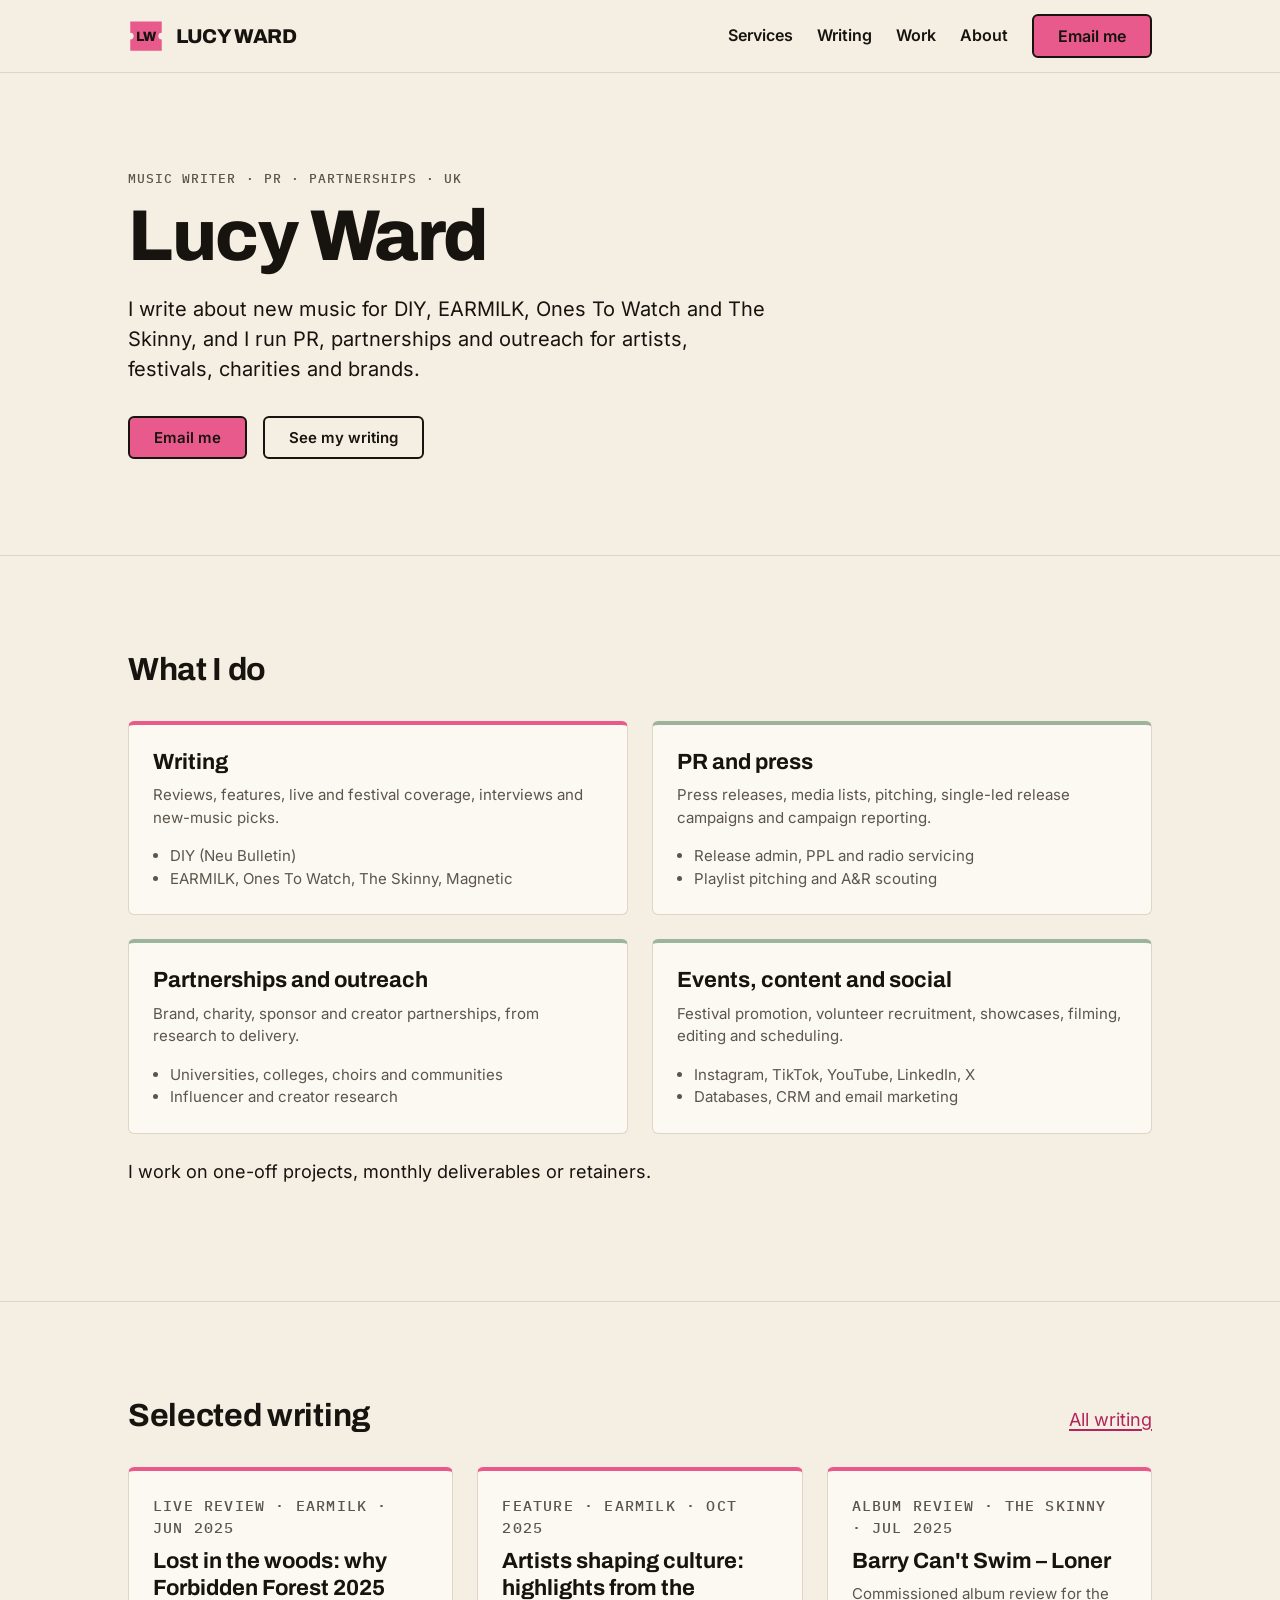
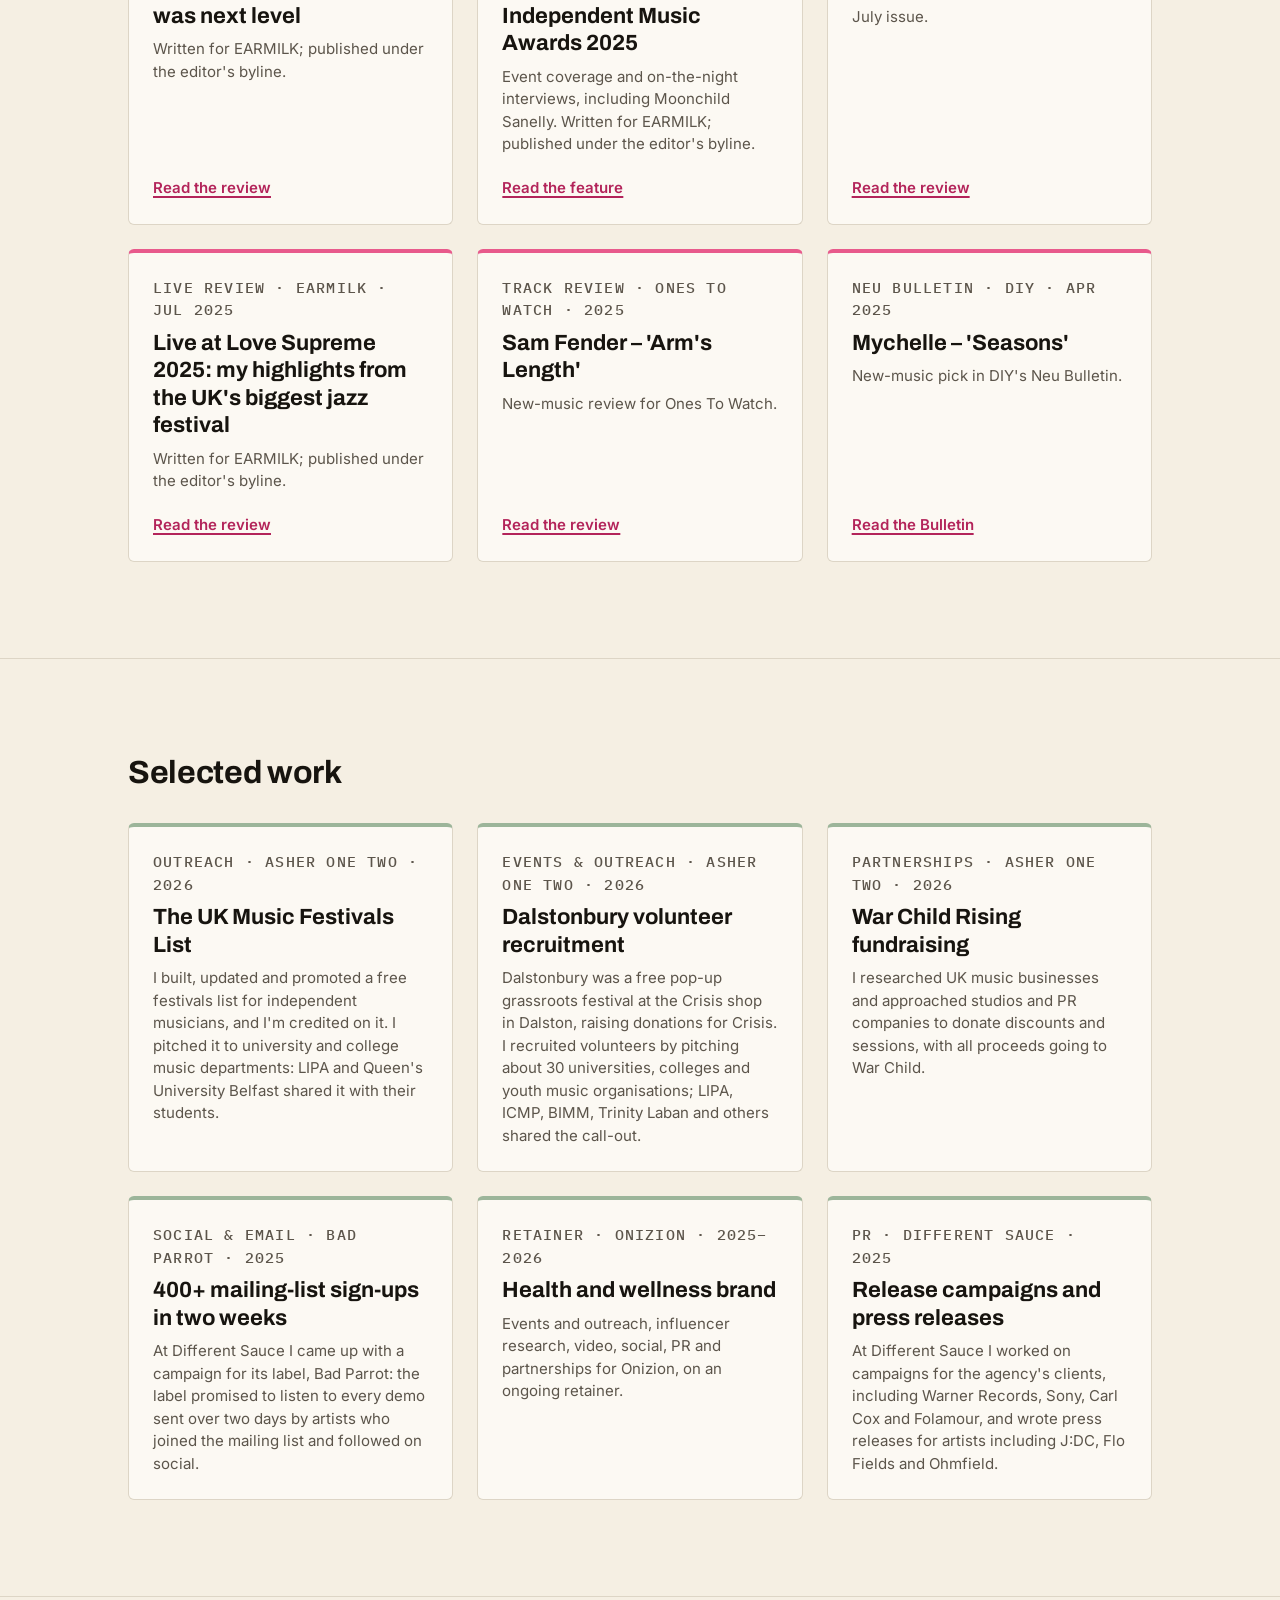
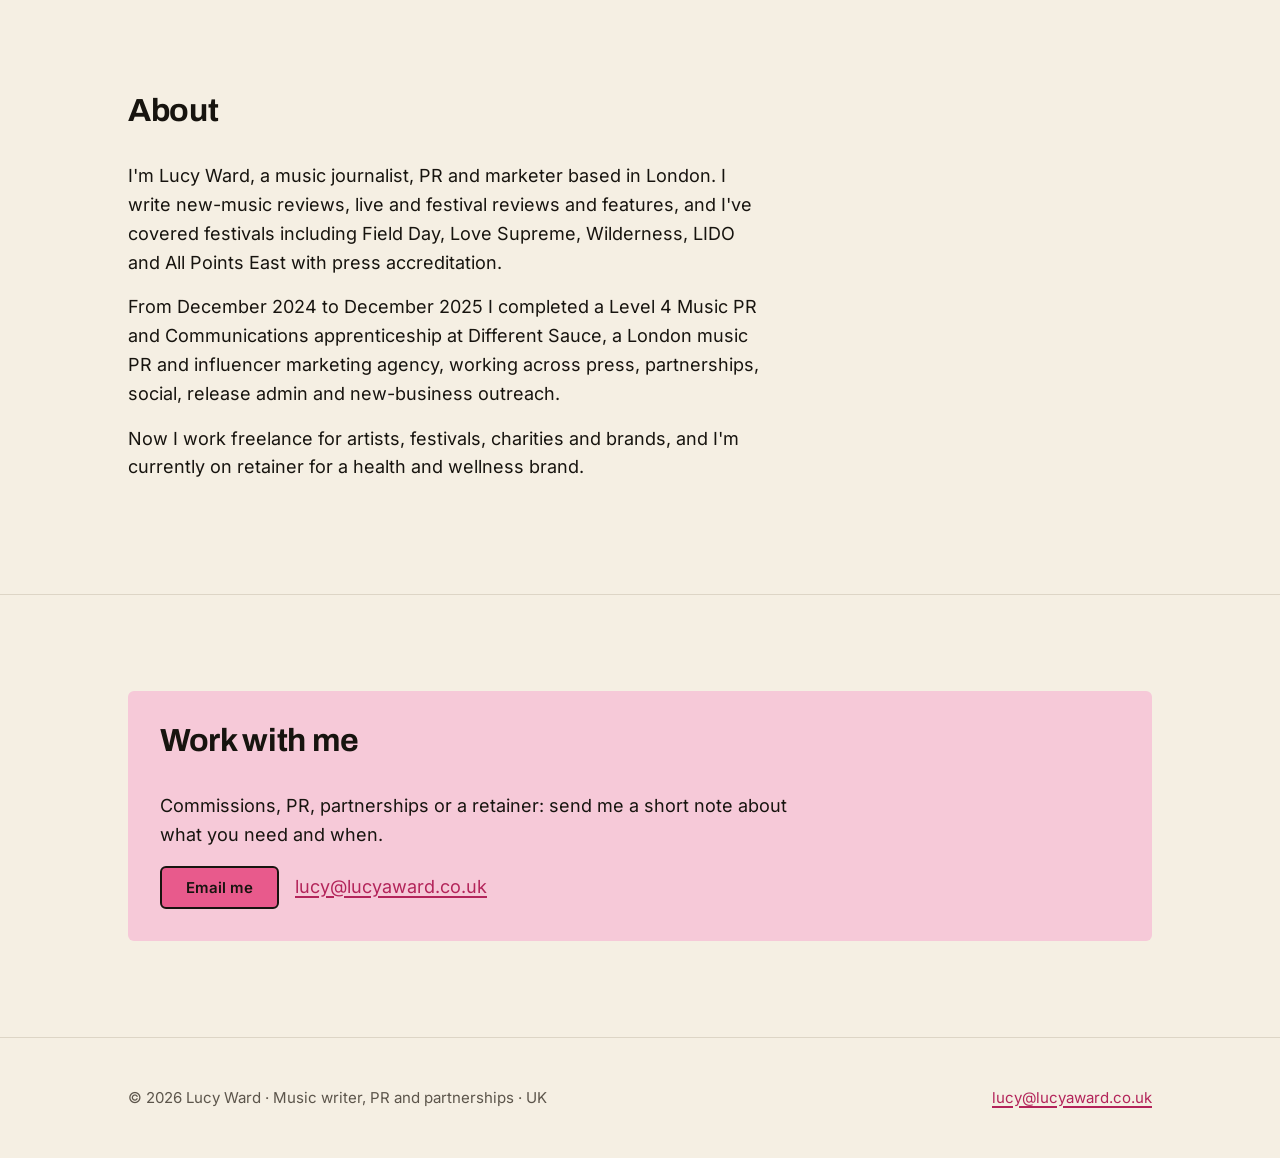
==== index.html @ 21a0e5d7 "Launch portfolio site Co-Authored-By: Claude Opus 5.5 <noreply@anthropic.com> Claude-Session: https:" ====
<!doctype html>
<html lang="en-GB">
<head>
<meta charset="utf-8">
<meta name="viewport" content="width=device-width, initial-scale=1">
<title>Lucy Ward · Music writer, PR and partnerships</title>
<meta name="description" content="Lucy Ward is a UK music journalist and freelance PR. She writes for DIY, EARMILK and Ones To Watch, and runs PR, partnerships and outreach for artists, festivals and brands.">
<meta property="og:title" content="Lucy Ward · Music writer, PR and partnerships">
<meta property="og:description" content="Lucy Ward is a UK music journalist and freelance PR. She writes for DIY, EARMILK and Ones To Watch, and runs PR, partnerships and outreach for artists, festivals and brands.">
<link rel="icon" href="favicon.svg" type="image/svg+xml">
<link rel="preload" href="fonts/archivo-latin-800-normal.woff2" as="font" type="font/woff2" crossorigin>
<link rel="preload" href="fonts/inter-latin-400-normal.woff2" as="font" type="font/woff2" crossorigin>
<link rel="stylesheet" href="styles.css">
</head>
<body>
<a class="skip" href="#main">Skip to content</a>
<header class="site-header"><div class="wrap">
<a class="brand" href="index.html" aria-label="Lucy Ward, home"><svg viewBox="0 0 64 64" aria-hidden="true"><path fill="#e85a8c" d="M4 6H60V26A6 6 0 0 0 60 38V58H4V38A6 6 0 0 0 4 26Z"/><text x="32" y="41" text-anchor="middle" font-family="Archivo, Arial Narrow, sans-serif" font-weight="800" font-size="24" fill="#17140f">LW</text></svg><span>Lucy Ward</span></a>
<nav class="nav" aria-label="Main">
<a href="index.html#services">Services</a><a href="writing.html">Writing</a><a href="index.html#work">Work</a><a href="index.html#about">About</a><a class="btn btn-primary" href="mailto:lucy@lucyaward.co.uk?subject=Enquiry%20via%20lucyaward.co.uk">Email me</a>
</nav>
</div></header>
<main id="main">
<section class="hero"><div class="wrap">
<p class="label">Music writer · PR · Partnerships · UK</p>
<h1 class="display">Lucy Ward</h1>
<p class="lead">I write about new music for DIY, EARMILK, Ones To Watch and The Skinny, and I run PR, partnerships and outreach for artists, festivals, charities and brands.</p>
<div class="actions"><a class="btn btn-primary" href="mailto:lucy@lucyaward.co.uk?subject=Enquiry%20via%20lucyaward.co.uk">Email me</a><a class="btn" href="writing.html">See my writing</a></div>
</div></section>
<section class="block" id="services"><div class="wrap">
<h2>What I do</h2>
<div class="grid"><div class="card card-writing"><h3>Writing</h3><p>Reviews, features, live and festival coverage, interviews and new-music picks.</p><ul><li>DIY (Neu Bulletin)</li><li>EARMILK, Ones To Watch, The Skinny, Magnetic</li></ul></div><div class="card card-pr"><h3>PR and press</h3><p>Press releases, media lists, pitching, single-led release campaigns and campaign reporting.</p><ul><li>Release admin, PPL and radio servicing</li><li>Playlist pitching and A&amp;R scouting</li></ul></div><div class="card card-pr"><h3>Partnerships and outreach</h3><p>Brand, charity, sponsor and creator partnerships, from research to delivery.</p><ul><li>Universities, colleges, choirs and communities</li><li>Influencer and creator research</li></ul></div><div class="card card-pr"><h3>Events, content and social</h3><p>Festival promotion, volunteer recruitment, showcases, filming, editing and scheduling.</p><ul><li>Instagram, TikTok, YouTube, LinkedIn, X</li><li>Databases, CRM and email marketing</li></ul></div></div>
<p style="margin-top:var(--space-5)">I work on one-off projects, monthly deliverables or retainers.</p>
</div></section>
<section class="block" id="writing"><div class="wrap">
<div class="section-head"><h2>Selected writing</h2><a href="writing.html">All writing</a></div>
<div class="grid grid-3"><a class="card card-writing" href="https://earmilk.com/2025/06/24/lost-in-the-woods-why-forbidden-forest-2025-was-next-level/"><p class="label">Live review · EARMILK · Jun 2025</p><h3>Lost in the woods: why Forbidden Forest 2025 was next level</h3><p>Written for EARMILK; published under the editor&#x27;s byline.</p><span class="more">Read the review</span></a><a class="card card-writing" href="https://earmilk.com/2025/10/17/artists-shaping-culture-highlights-from-the-independent-music-awards-2025-including-ayanna-witter-johnson-fontaines-d-c-many-more/"><p class="label">Feature · EARMILK · Oct 2025</p><h3>Artists shaping culture: highlights from the Independent Music Awards 2025</h3><p>Event coverage and on-the-night interviews, including Moonchild Sanelly. Written for EARMILK; published under the editor&#x27;s byline.</p><span class="more">Read the feature</span></a><a class="card card-writing" href="https://www.theskinny.co.uk/music/reviews/albums/barry-cant-swim-loner"><p class="label">Album review · The Skinny · Jul 2025</p><h3>Barry Can&#x27;t Swim – Loner</h3><p>Commissioned album review for the July issue.</p><span class="more">Read the review</span></a><a class="card card-writing" href="https://earmilk.com/2025/07/11/live-at-love-supreme-2025-my-highlights-from-the-uks-biggest-jazz-festival/"><p class="label">Live review · EARMILK · Jul 2025</p><h3>Live at Love Supreme 2025: my highlights from the UK&#x27;s biggest jazz festival</h3><p>Written for EARMILK; published under the editor&#x27;s byline.</p><span class="more">Read the review</span></a><a class="card card-writing" href="https://www.onestowatch.com/en/blog/sam-fender-arms-length"><p class="label">Track review · Ones To Watch · 2025</p><h3>Sam Fender – &#x27;Arm&#x27;s Length&#x27;</h3><p>New-music review for Ones To Watch.</p><span class="more">Read the review</span></a><a class="card card-writing" href="https://diymag.com/feature/the-neu-bulletin-the-new-eves-man-woman-chainsaw-slow-fiction-and-more"><p class="label">Neu Bulletin · DIY · Apr 2025</p><h3>Mychelle – &#x27;Seasons&#x27;</h3><p>New-music pick in DIY&#x27;s Neu Bulletin.</p><span class="more">Read the Bulletin</span></a></div></div></section>
<section class="block" id="work"><div class="wrap">
<h2>Selected work</h2>
<div class="grid grid-3"><div class="card card-pr"><p class="label">Outreach · Asher One Two · 2026</p><h3>The UK Music Festivals List</h3><p>I built, updated and promoted a free festivals list for independent musicians, and I&#x27;m credited on it. I pitched it to university and college music departments: LIPA and Queen&#x27;s University Belfast shared it with their students.</p></div><div class="card card-pr"><p class="label">Events &amp; outreach · Asher One Two · 2026</p><h3>Dalstonbury volunteer recruitment</h3><p>Dalstonbury was a free pop-up grassroots festival at the Crisis shop in Dalston, raising donations for Crisis. I recruited volunteers by pitching about 30 universities, colleges and youth music organisations; LIPA, ICMP, BIMM, Trinity Laban and others shared the call-out.</p></div><div class="card card-pr"><p class="label">Partnerships · Asher One Two · 2026</p><h3>War Child Rising fundraising</h3><p>I researched UK music businesses and approached studios and PR companies to donate discounts and sessions, with all proceeds going to War Child.</p></div><div class="card card-pr"><p class="label">Social &amp; email · Bad Parrot · 2025</p><h3>400+ mailing-list sign-ups in two weeks</h3><p>At Different Sauce I came up with a campaign for its label, Bad Parrot: the label promised to listen to every demo sent over two days by artists who joined the mailing list and followed on social.</p></div><div class="card card-pr"><p class="label">Retainer · Onizion · 2025–2026</p><h3>Health and wellness brand</h3><p>Events and outreach, influencer research, video, social, PR and partnerships for Onizion, on an ongoing retainer.</p></div><div class="card card-pr"><p class="label">PR · Different Sauce · 2025</p><h3>Release campaigns and press releases</h3><p>At Different Sauce I worked on campaigns for the agency&#x27;s clients, including Warner Records, Sony, Carl Cox and Folamour, and wrote press releases for artists including J:DC, Flo Fields and Ohmfield.</p></div></div></div></section>
<section class="block about" id="about"><div class="wrap">
<h2>About</h2>
<p>I'm Lucy Ward, a music journalist, PR and marketer based in London. I write new-music reviews, live and festival reviews and features, and I've covered festivals including Field Day, Love Supreme, Wilderness, LIDO and All Points East with press accreditation.</p>
<p>From December 2024 to December 2025 I completed a Level 4 Music PR and Communications apprenticeship at Different Sauce, a London music PR and influencer marketing agency, working across press, partnerships, social, release admin and new-business outreach.</p>
<p>Now I work freelance for artists, festivals, charities and brands, and I'm currently on retainer for a health and wellness brand.</p>
</div></section>
<section class="block" id="contact"><div class="wrap">
<div class="panel">
<h2>Work with me</h2>
<p>Commissions, PR, partnerships or a retainer: send me a short note about what you need and when.</p>
<div class="actions"><a class="btn btn-primary" href="mailto:lucy@lucyaward.co.uk?subject=Enquiry%20via%20lucyaward.co.uk">Email me</a><a href="mailto:lucy@lucyaward.co.uk?subject=Enquiry%20via%20lucyaward.co.uk">lucy@lucyaward.co.uk</a></div>
</div>
</div></section>
</main>
<footer class="site-footer"><div class="wrap">
<span>© 2026 Lucy Ward · Music writer, PR and partnerships · UK</span>
<a href="mailto:lucy@lucyaward.co.uk?subject=Enquiry%20via%20lucyaward.co.uk">lucy@lucyaward.co.uk</a>
</div></footer>
</body>
</html>
---- styles.css ----
/* Lucy Ward — built from the Lucy Ward design system */
@font-face { font-family: "Archivo"; src: url("fonts/archivo-latin-700-normal.woff2") format("woff2"); font-weight: 700; font-display: swap; }
@font-face { font-family: "Archivo"; src: url("fonts/archivo-latin-800-normal.woff2") format("woff2"); font-weight: 800; font-display: swap; }
@font-face { font-family: "Inter"; src: url("fonts/inter-latin-400-normal.woff2") format("woff2"); font-weight: 400; font-display: swap; }
@font-face { font-family: "Inter"; src: url("fonts/inter-latin-600-normal.woff2") format("woff2"); font-weight: 600; font-display: swap; }
@font-face { font-family: "IBM Plex Mono"; src: url("fonts/ibm-plex-mono-latin-500-normal.woff2") format("woff2"); font-weight: 500; font-display: swap; }
@font-face { font-family: "Newsreader"; src: url("fonts/newsreader-latin-400-normal.woff2") format("woff2"); font-weight: 400; font-display: swap; }

:root {
  --paper: #f5efe3; --paper-raised: #fcf9f3; --ink: #17140f; --ink-muted: #5c554b; --line: #ddd5c6;
  --pink: #e85a8c; --on-pink: #17140f; --pink-text: #b3245a; --sage: #9cb59a; --sage-text: #3f5e46; --blush: #f6c9d8;
  --font-display: "Archivo", "Arial Narrow", system-ui, sans-serif;
  --font-body: "Inter", system-ui, -apple-system, "Segoe UI", sans-serif;
  --font-mono: "IBM Plex Mono", ui-monospace, Menlo, monospace;
  --font-serif: "Newsreader", Georgia, serif;
  --space-1: 4px; --space-2: 8px; --space-3: 12px; --space-4: 16px; --space-5: 24px; --space-6: 32px; --space-7: 48px; --space-8: 64px; --space-9: 96px;
  --content-width: 1120px; --text-width: 640px; --radius-sm: 2px; --radius-md: 6px;
}

*, *::before, *::after { box-sizing: border-box; }
html { scroll-behavior: smooth; }
body { margin: 0; background: var(--paper); color: var(--ink); font-family: var(--font-body); font-size: 18px; line-height: 1.6; -webkit-font-smoothing: antialiased; }
img, svg { display: block; max-width: 100%; }
a { color: var(--pink-text); text-decoration: underline; text-underline-offset: 3px; text-decoration-thickness: 2px; }
a:hover { color: var(--ink); }
:focus-visible { outline: 2px solid var(--ink); outline-offset: 2px; }
.skip { position: absolute; left: -9999px; }
.skip:focus { left: var(--space-4); top: var(--space-4); background: var(--paper-raised); padding: var(--space-2) var(--space-3); z-index: 10; }

.wrap { max-width: var(--content-width); margin: 0 auto; padding: 0 var(--space-4); }
@media (min-width: 760px) { .wrap { padding: 0 var(--space-7); } }

/* Header */
.site-header { border-bottom: 1px solid var(--line); }
.site-header .wrap { display: flex; align-items: center; justify-content: space-between; gap: var(--space-4); min-height: 72px; flex-wrap: wrap; }
.brand { display: flex; align-items: center; gap: var(--space-3); color: var(--ink); text-decoration: none; }
.brand svg { width: 36px; height: 36px; }
.brand span { font-family: var(--font-display); font-weight: 800; font-size: 20px; letter-spacing: -0.02em; text-transform: uppercase; }
.nav { display: flex; gap: var(--space-5); align-items: center; flex-wrap: wrap; }
.nav a { color: var(--ink); text-decoration: none; font-weight: 600; font-size: 16px; }
.nav a:hover { text-decoration: underline; }

/* Type */
.label { font-family: var(--font-mono); font-size: 13px; font-weight: 500; letter-spacing: 0.08em; text-transform: uppercase; color: var(--ink-muted); margin: 0; }
.display { font-family: var(--font-display); font-weight: 800; font-size: 44px; line-height: 0.95; letter-spacing: -0.02em; margin: var(--space-3) 0 var(--space-5); }
@media (min-width: 760px) { .display { font-size: 72px; } }
h2 { font-family: var(--font-display); font-weight: 700; font-size: 32px; line-height: 1.15; letter-spacing: -0.01em; margin: 0 0 var(--space-6); }
h3 { font-family: var(--font-display); font-weight: 700; font-size: 22px; line-height: 1.25; margin: 0; }
.lead { font-size: 20px; line-height: 1.5; max-width: var(--text-width); margin: 0 0 var(--space-6); }
p { max-width: var(--text-width); }

/* Sections */
.hero { padding: var(--space-8) 0 var(--space-8); }
@media (min-width: 760px) { .hero { padding: var(--space-9) 0; } }
section.block { padding: var(--space-8) 0; border-top: 1px solid var(--line); }
@media (min-width: 760px) { section.block { padding: var(--space-9) 0; } }
.section-head { display: flex; justify-content: space-between; align-items: baseline; gap: var(--space-4); flex-wrap: wrap; }

/* Buttons */
.actions { display: flex; gap: var(--space-4); flex-wrap: wrap; align-items: center; }
.btn { display: inline-flex; align-items: center; font-family: var(--font-body); font-size: 15px; font-weight: 600; line-height: 1; padding: var(--space-3) var(--space-5); border-radius: var(--radius-md); border: 2px solid var(--ink); background: transparent; color: var(--ink); text-decoration: none; transition: transform 140ms ease-out, filter 140ms ease-out; }
.btn:hover { background: var(--paper-raised); color: var(--ink); }
.btn:active { transform: scale(0.97); }
.btn-primary { background: var(--pink); color: var(--on-pink); border-color: #17140f; }
.btn-primary:hover { background: var(--pink); filter: brightness(0.95); }

/* Cards */
.grid { display: grid; gap: var(--space-5); grid-template-columns: 1fr; }
@media (min-width: 760px) { .grid { grid-template-columns: repeat(2, 1fr); } }
@media (min-width: 1040px) { .grid-3 { grid-template-columns: repeat(3, 1fr); } }
.card { display: flex; flex-direction: column; gap: var(--space-2); padding: var(--space-5); background: var(--paper-raised); border: 1px solid var(--line); border-radius: var(--radius-md); color: var(--ink); text-decoration: none; transition: box-shadow 160ms ease-out, transform 160ms ease-out; }
a.card:hover { color: var(--ink); box-shadow: 0 1px 0 var(--line), 0 8px 24px -12px rgba(23,20,15,0.25); transform: translateY(-2px); }
.card-writing { border-top: 4px solid var(--pink); }
.card-pr { border-top: 4px solid var(--sage); }
.card p { margin: 0; font-size: 15px; line-height: 1.5; color: var(--ink-muted); }
.card .more { margin-top: auto; padding-top: var(--space-3); font-size: 15px; font-weight: 600; color: var(--pink-text); text-decoration: underline; text-underline-offset: 3px; text-decoration-thickness: 2px; }
.card ul { margin: var(--space-2) 0 0; padding-left: 1.1em; font-size: 15px; line-height: 1.5; color: var(--ink-muted); }

/* Tags */
.tags { display: flex; gap: var(--space-2); flex-wrap: wrap; margin: 0 0 var(--space-6); padding: 0; list-style: none; }
.tag { display: inline-block; font-family: var(--font-mono); font-size: 13px; font-weight: 500; letter-spacing: 0.08em; text-transform: uppercase; line-height: 1.4; padding: var(--space-1) var(--space-2); border-radius: var(--radius-sm); }
.tag-writing { background: var(--blush); color: #17140f; }
.tag-pr { background: var(--sage); color: #17140f; }

/* Panels */
.panel { background: var(--blush); border-radius: var(--radius-md); padding: var(--space-6); }
.panel p { margin: 0 0 var(--space-4); }
.about p { margin: 0 0 var(--space-4); }

/* Writing list page */
.pub { margin-top: var(--space-7); }
.pub h2 { margin-bottom: var(--space-4); }
.clips { list-style: none; margin: 0; padding: 0; border-top: 1px solid var(--line); }
.clips li { padding: var(--space-4) 0; border-bottom: 1px solid var(--line); display: grid; gap: var(--space-1); }
.clips a { font-weight: 600; color: var(--ink); text-decoration-color: var(--pink); }
.clips a:hover { color: var(--pink-text); }
.clips .note { font-size: 15px; color: var(--ink-muted); }

/* Footer */
.site-footer { border-top: 1px solid var(--line); padding: var(--space-7) 0; font-size: 15px; color: var(--ink-muted); }
.site-footer .wrap { display: flex; justify-content: space-between; gap: var(--space-4); flex-wrap: wrap; }

@media (prefers-reduced-motion: reduce) { html { scroll-behavior: auto; } .btn, .card { transition: none; } a.card:hover { transform: none; } }
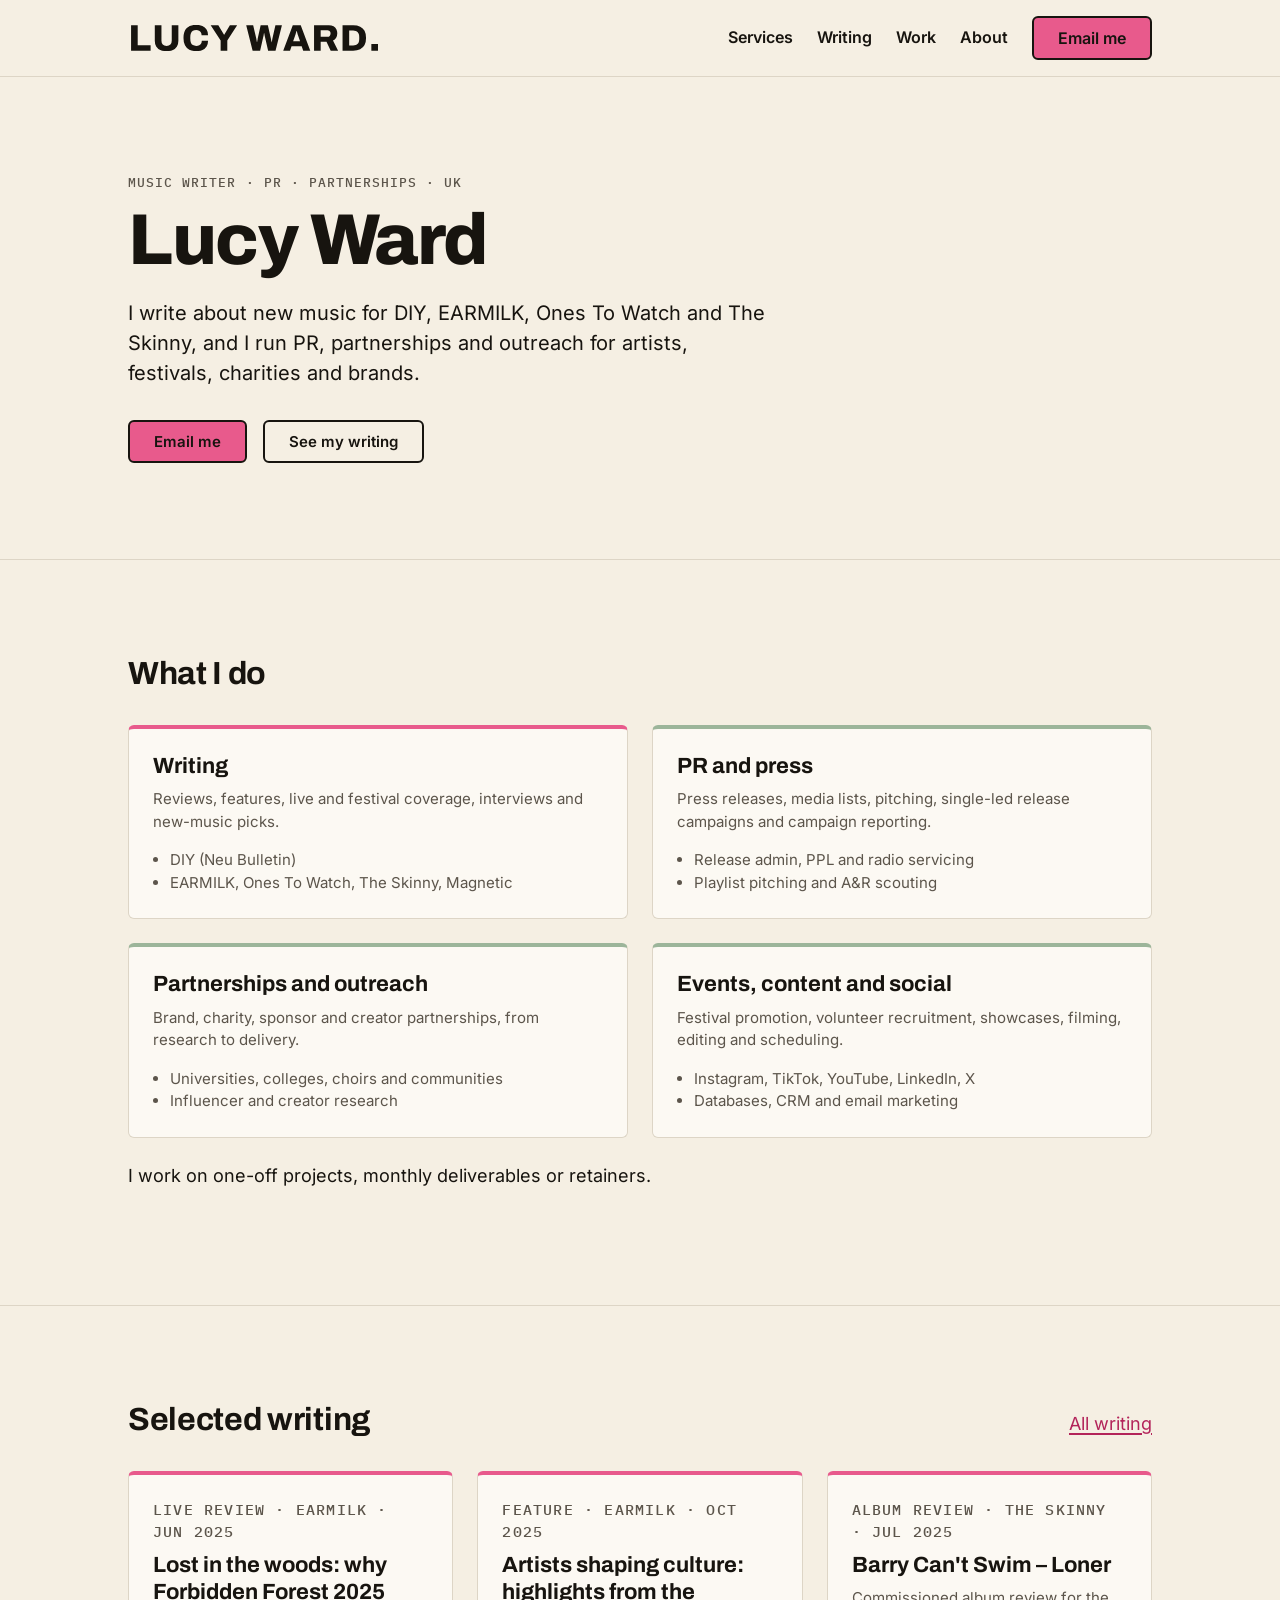
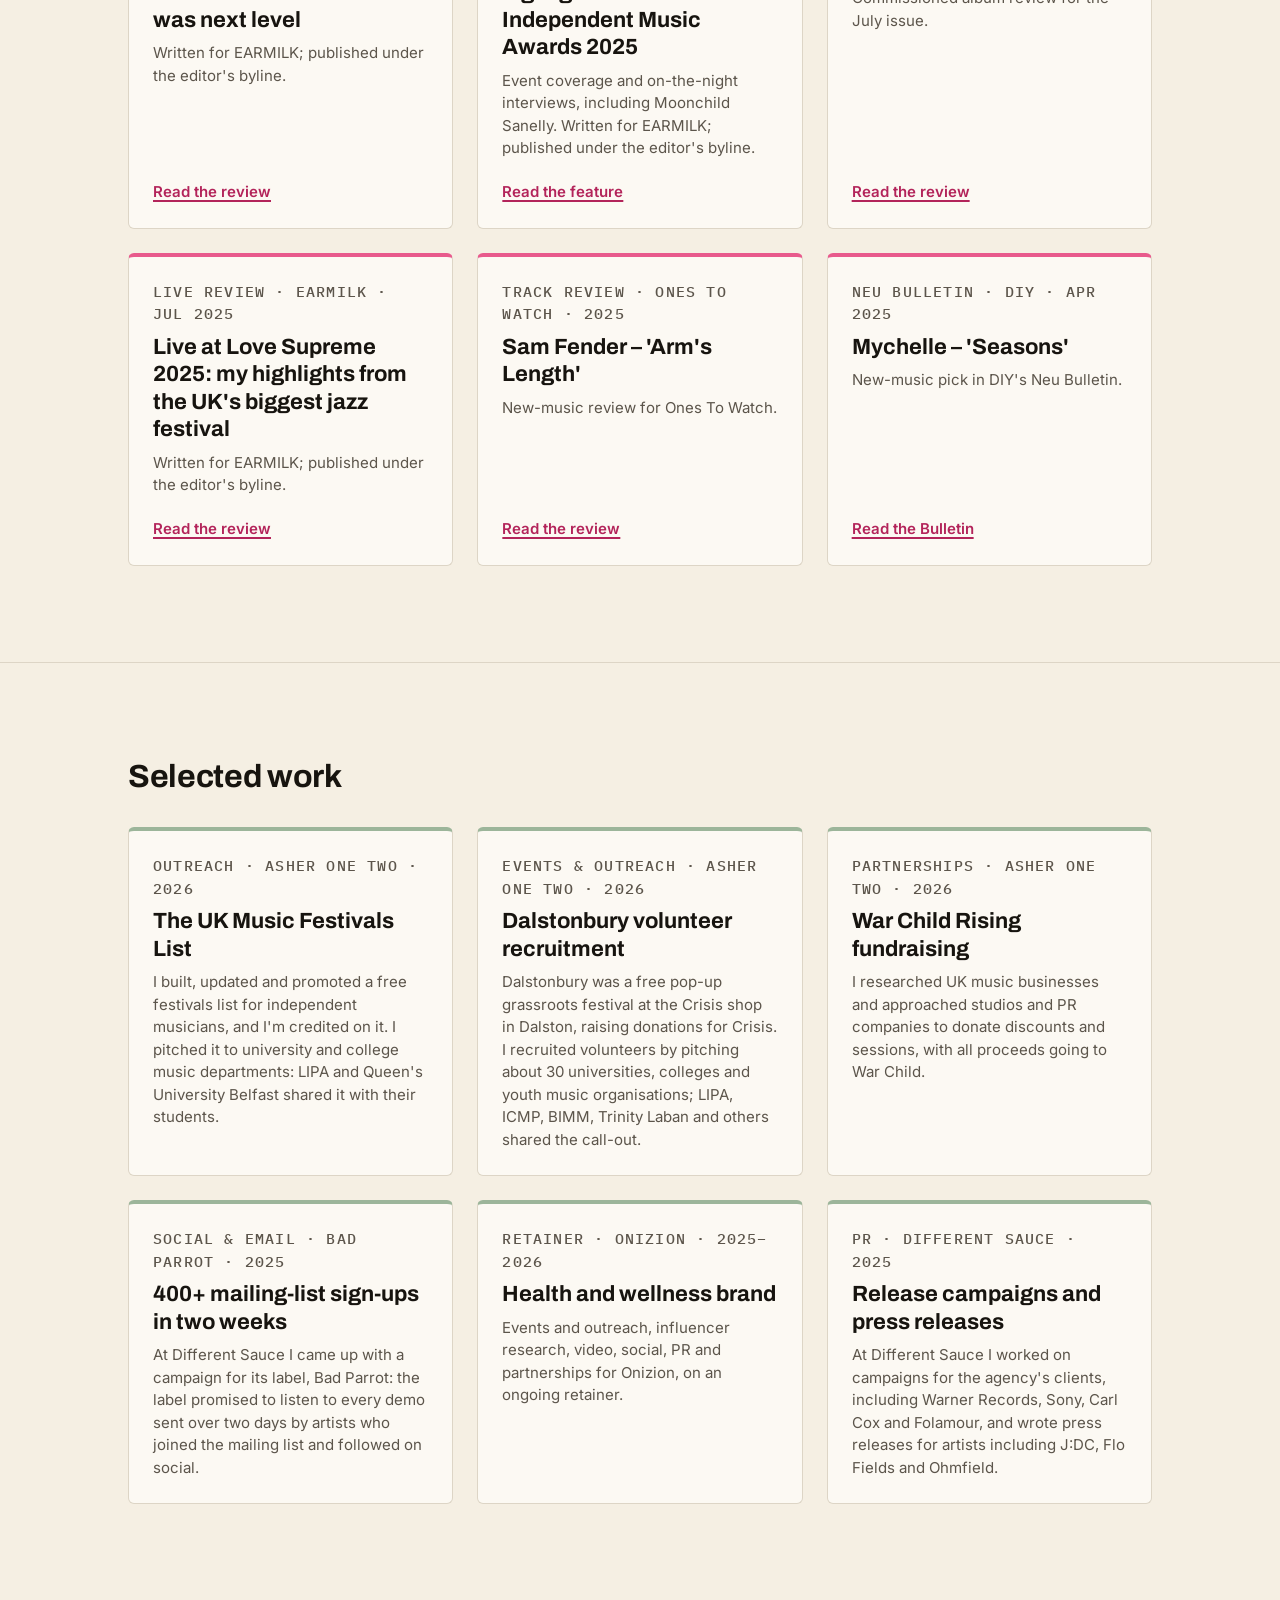
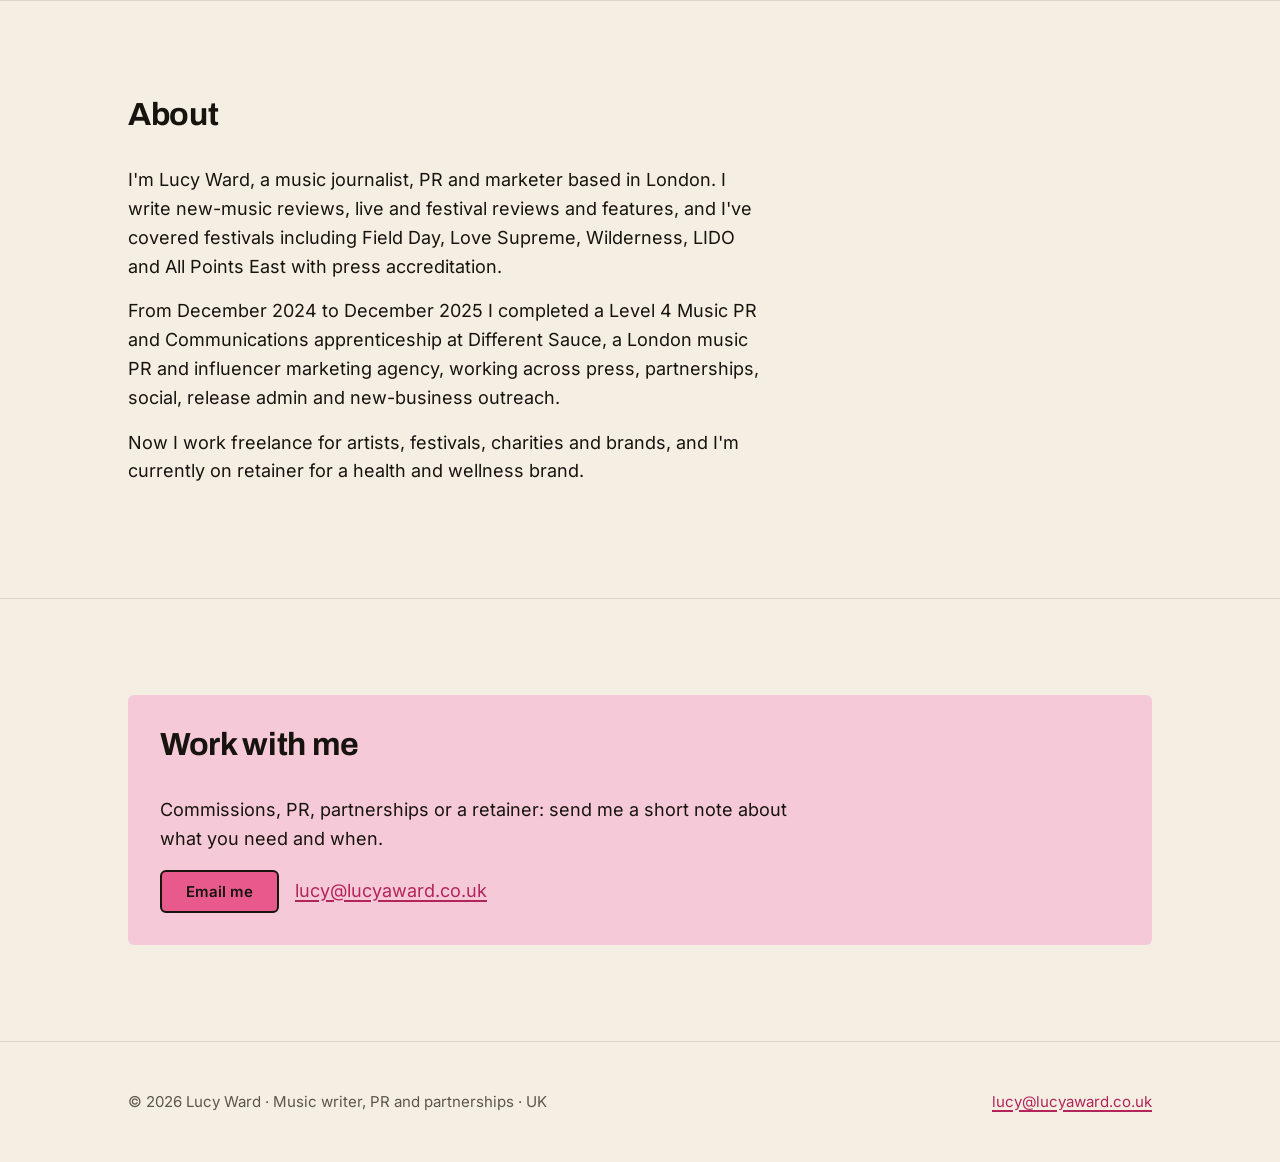
==== commit f450f155: "Add LUCY WARD. wordmark, ticket-stub favicon and web icons Co-Authored-By: Claude Opus 5.5 <noreply@" ====
--- a/index.html
+++ b/index.html
@@ -7,7 +7,11 @@
 <meta name="description" content="Lucy Ward is a UK music journalist and freelance PR. She writes for DIY, EARMILK and Ones To Watch, and runs PR, partnerships and outreach for artists, festivals and brands.">
 <meta property="og:title" content="Lucy Ward · Music writer, PR and partnerships">
 <meta property="og:description" content="Lucy Ward is a UK music journalist and freelance PR. She writes for DIY, EARMILK and Ones To Watch, and runs PR, partnerships and outreach for artists, festivals and brands.">
-<link rel="icon" href="favicon.svg" type="image/svg+xml">
+<link rel="icon" href="/favicon.ico" sizes="48x48">
+<link rel="icon" href="/favicon.svg" type="image/svg+xml">
+<link rel="apple-touch-icon" href="/apple-touch-icon.png">
+<link rel="manifest" href="/site.webmanifest">
+<meta name="theme-color" content="#F5EFE3">
 <link rel="preload" href="fonts/archivo-latin-800-normal.woff2" as="font" type="font/woff2" crossorigin>
 <link rel="preload" href="fonts/inter-latin-400-normal.woff2" as="font" type="font/woff2" crossorigin>
 <link rel="stylesheet" href="styles.css">
@@ -15,7 +19,7 @@
 <body>
 <a class="skip" href="#main">Skip to content</a>
 <header class="site-header"><div class="wrap">
-<a class="brand" href="index.html" aria-label="Lucy Ward, home"><svg viewBox="0 0 64 64" aria-hidden="true"><path fill="#e85a8c" d="M4 6H60V26A6 6 0 0 0 60 38V58H4V38A6 6 0 0 0 4 26Z"/><text x="32" y="41" text-anchor="middle" font-family="Archivo, Arial Narrow, sans-serif" font-weight="800" font-size="24" fill="#17140f">LW</text></svg><span>Lucy Ward</span></a>
+<a class="brand" href="index.html" aria-label="Lucy Ward, home"><svg class="wordmark" viewBox="40.2 40.2 811.6 84.3" aria-hidden="true" focusable="false"><path fill="currentColor" d="M50.16 123.47999999999999V41.03999999999999H71.64V105.83999999999999H113.52V123.47999999999999Z M165.24 124.91999999999999Q153.35999999999999 124.91999999999999 144.77999999999997 121.19999999999999Q136.2 117.47999999999999 131.64 110.03999999999999Q127.08 102.6 127.08 91.55999999999999V41.03999999999999H148.68V91.07999999999998Q148.68 98.99999999999999 152.88 103.55999999999999Q157.07999999999998 108.11999999999999 165.24 108.11999999999999Q173.39999999999998 108.11999999999999 177.71999999999997 103.55999999999999Q182.04 98.99999999999999 182.04 91.07999999999998V41.03999999999999H203.51999999999998V91.55999999999999Q203.51999999999998 102.6 198.95999999999998 110.03999999999999Q194.39999999999998 117.47999999999999 185.88 121.19999999999999Q177.35999999999999 124.91999999999999 165.24 124.91999999999999Z M261.6 124.91999999999999Q248.28 124.91999999999999 238.98000000000002 120.29999999999998Q229.68 115.67999999999999 224.88 106.19999999999999Q220.08 96.72 220.08 82.19999999999999Q220.08 60.83999999999999 230.82 50.21999999999999Q241.56 39.599999999999994 261.6 39.599999999999994Q272.76 39.599999999999994 281.4 43.379999999999995Q290.04 47.16 294.9 54.66Q299.76 62.15999999999999 299.76 73.32H278.76Q278.76 68.03999999999999 276.65999999999997 64.25999999999999Q274.56 60.47999999999999 270.78 58.43999999999999Q267.0 56.39999999999999 261.6 56.39999999999999Q254.88 56.39999999999999 250.56 59.16Q246.24 61.919999999999995 244.2 67.08Q242.16 72.24 242.16 79.55999999999999V84.96Q242.16 92.27999999999999 244.2 97.5Q246.24 102.72 250.5 105.41999999999999Q254.76 108.11999999999999 261.48 108.11999999999999Q267.24 108.11999999999999 271.26 106.19999999999999Q275.28 104.27999999999999 277.38 100.5Q279.48 96.72 279.48 91.44H299.76Q299.76 102.6 295.02 110.03999999999999Q290.28 117.47999999999999 281.7 121.19999999999999Q273.12 124.91999999999999 261.6 124.91999999999999Z M340.56 123.47999999999999V90.83999999999999L308.28 41.03999999999999H333.12L351.6 71.88H352.2L370.56 41.03999999999999H394.08L362.15999999999997 90.83999999999999V123.47999999999999Z M444.24 123.47999999999999 423.47999999999996 41.03999999999999H446.03999999999996L456.12 84.35999999999999Q456.36 85.44 456.72 87.47999999999999Q457.08 89.51999999999998 457.5 91.79999999999998Q457.91999999999996 94.07999999999998 458.28 95.99999999999999H458.76Q459.0 94.79999999999998 459.24 93.17999999999998Q459.47999999999996 91.55999999999999 459.78 89.94Q460.08 88.32 460.38 86.88Q460.68 85.44 460.79999999999995 84.35999999999999L470.28 41.03999999999999H493.67999999999995L503.4 84.35999999999999Q503.76 85.55999999999999 504.12 87.6Q504.48 89.63999999999999 504.9 91.91999999999999Q505.32 94.19999999999999 505.67999999999995 95.99999999999999H506.15999999999997Q506.4 94.67999999999999 506.7 93.17999999999999Q507.0 91.67999999999999 507.29999999999995 90.06Q507.59999999999997 88.44 507.9 87.0Q508.2 85.55999999999999 508.44 84.35999999999999L518.16 41.03999999999999H539.28L518.52 123.47999999999999H494.52L483.96 77.88Q483.71999999999997 76.19999999999999 483.24 74.03999999999999Q482.76 71.88 482.34 69.72Q481.91999999999996 67.56 481.68 65.88H481.2Q480.96 67.56 480.6 69.72Q480.24 71.88 479.82 74.03999999999999Q479.4 76.19999999999999 479.03999999999996 77.88L468.59999999999997 123.47999999999999Z M543.48 123.47999999999999 574.4399999999999 41.03999999999999H600.24L631.1999999999999 123.47999999999999H608.28L603.36 109.19999999999999H570.48L565.56 123.47999999999999ZM575.64 93.11999999999999H598.0799999999999L592.1999999999999 75.72Q591.72 74.39999999999999 591.06 72.41999999999999Q590.4 70.44 589.74 68.22Q589.0799999999999 66.0 588.48 63.72Q587.88 61.43999999999999 587.28 59.75999999999999H586.4399999999999Q585.96 62.03999999999999 585.12 64.91999999999999L583.3199999999999 70.67999999999999Q582.36 73.55999999999999 581.64 75.72Z M643.4399999999999 123.47999999999999V41.03999999999999H691.3199999999999Q700.4399999999999 41.03999999999999 706.56 44.459999999999994Q712.68 47.879999999999995 715.74 53.81999999999999Q718.8 59.75999999999999 718.8 67.07999999999998Q718.8 75.0 715.1399999999999 81.17999999999999Q711.4799999999999 87.35999999999999 704.8799999999999 90.83999999999999L721.4399999999999 123.47999999999999H697.4399999999999L683.76 94.44H664.92V123.47999999999999ZM664.92 78.47999999999999H687.1199999999999Q691.56 78.47999999999999 694.26 75.53999999999999Q696.9599999999999 72.6 696.9599999999999 67.67999999999999Q696.9599999999999 64.44 695.76 62.16Q694.56 59.879999999999995 692.3999999999999 58.61999999999999Q690.2399999999999 57.359999999999985 687.1199999999999 57.359999999999985H664.92Z M735.8399999999999 123.47999999999999V41.03999999999999H770.28Q783.7199999999999 41.03999999999999 793.02 45.47999999999999Q802.3199999999999 49.91999999999999 807.18 58.97999999999999Q812.04 68.03999999999999 812.04 82.19999999999999Q812.04 96.24 807.18 105.41999999999999Q802.3199999999999 114.6 793.02 119.03999999999999Q783.7199999999999 123.47999999999999 770.28 123.47999999999999ZM757.3199999999999 106.67999999999999H770.04Q775.0799999999999 106.67999999999999 778.8 105.23999999999998Q782.5199999999999 103.79999999999998 785.04 101.03999999999999Q787.56 98.27999999999999 788.76 94.19999999999999Q789.9599999999999 90.11999999999999 789.9599999999999 84.83999999999999V79.79999999999998Q789.9599999999999 74.39999999999999 788.76 70.32Q787.56 66.24 785.04 63.47999999999999Q782.5199999999999 60.71999999999999 778.8 59.27999999999999Q775.0799999999999 57.83999999999999 770.04 57.83999999999999H757.3199999999999Z M829.25 102.00h21.48v21.48h-21.48Z"/></svg></a>
 <nav class="nav" aria-label="Main">
 <a href="index.html#services">Services</a><a href="writing.html">Writing</a><a href="index.html#work">Work</a><a href="index.html#about">About</a><a class="btn btn-primary" href="mailto:lucy@lucyaward.co.uk?subject=Enquiry%20via%20lucyaward.co.uk">Email me</a>
 </nav>
--- a/styles.css
+++ b/styles.css
@@ -32,10 +32,10 @@
 
 /* Header */
 .site-header { border-bottom: 1px solid var(--line); }
-.site-header .wrap { display: flex; align-items: center; justify-content: space-between; gap: var(--space-4); min-height: 72px; flex-wrap: wrap; }
+.site-header .wrap { display: flex; align-items: center; justify-content: space-between; gap: var(--space-4); min-height: 72px; flex-wrap: wrap; padding-block: var(--space-4); }
 .brand { display: flex; align-items: center; gap: var(--space-3); color: var(--ink); text-decoration: none; }
-.brand svg { width: 36px; height: 36px; }
-.brand span { font-family: var(--font-display); font-weight: 800; font-size: 20px; letter-spacing: -0.02em; text-transform: uppercase; }
+.brand .wordmark { display: block; height: 22px; width: auto; }
+@media (min-width: 760px) { .brand .wordmark { height: 26px; } }
 .nav { display: flex; gap: var(--space-5); align-items: center; flex-wrap: wrap; }
 .nav a { color: var(--ink); text-decoration: none; font-weight: 600; font-size: 16px; }
 .nav a:hover { text-decoration: underline; }
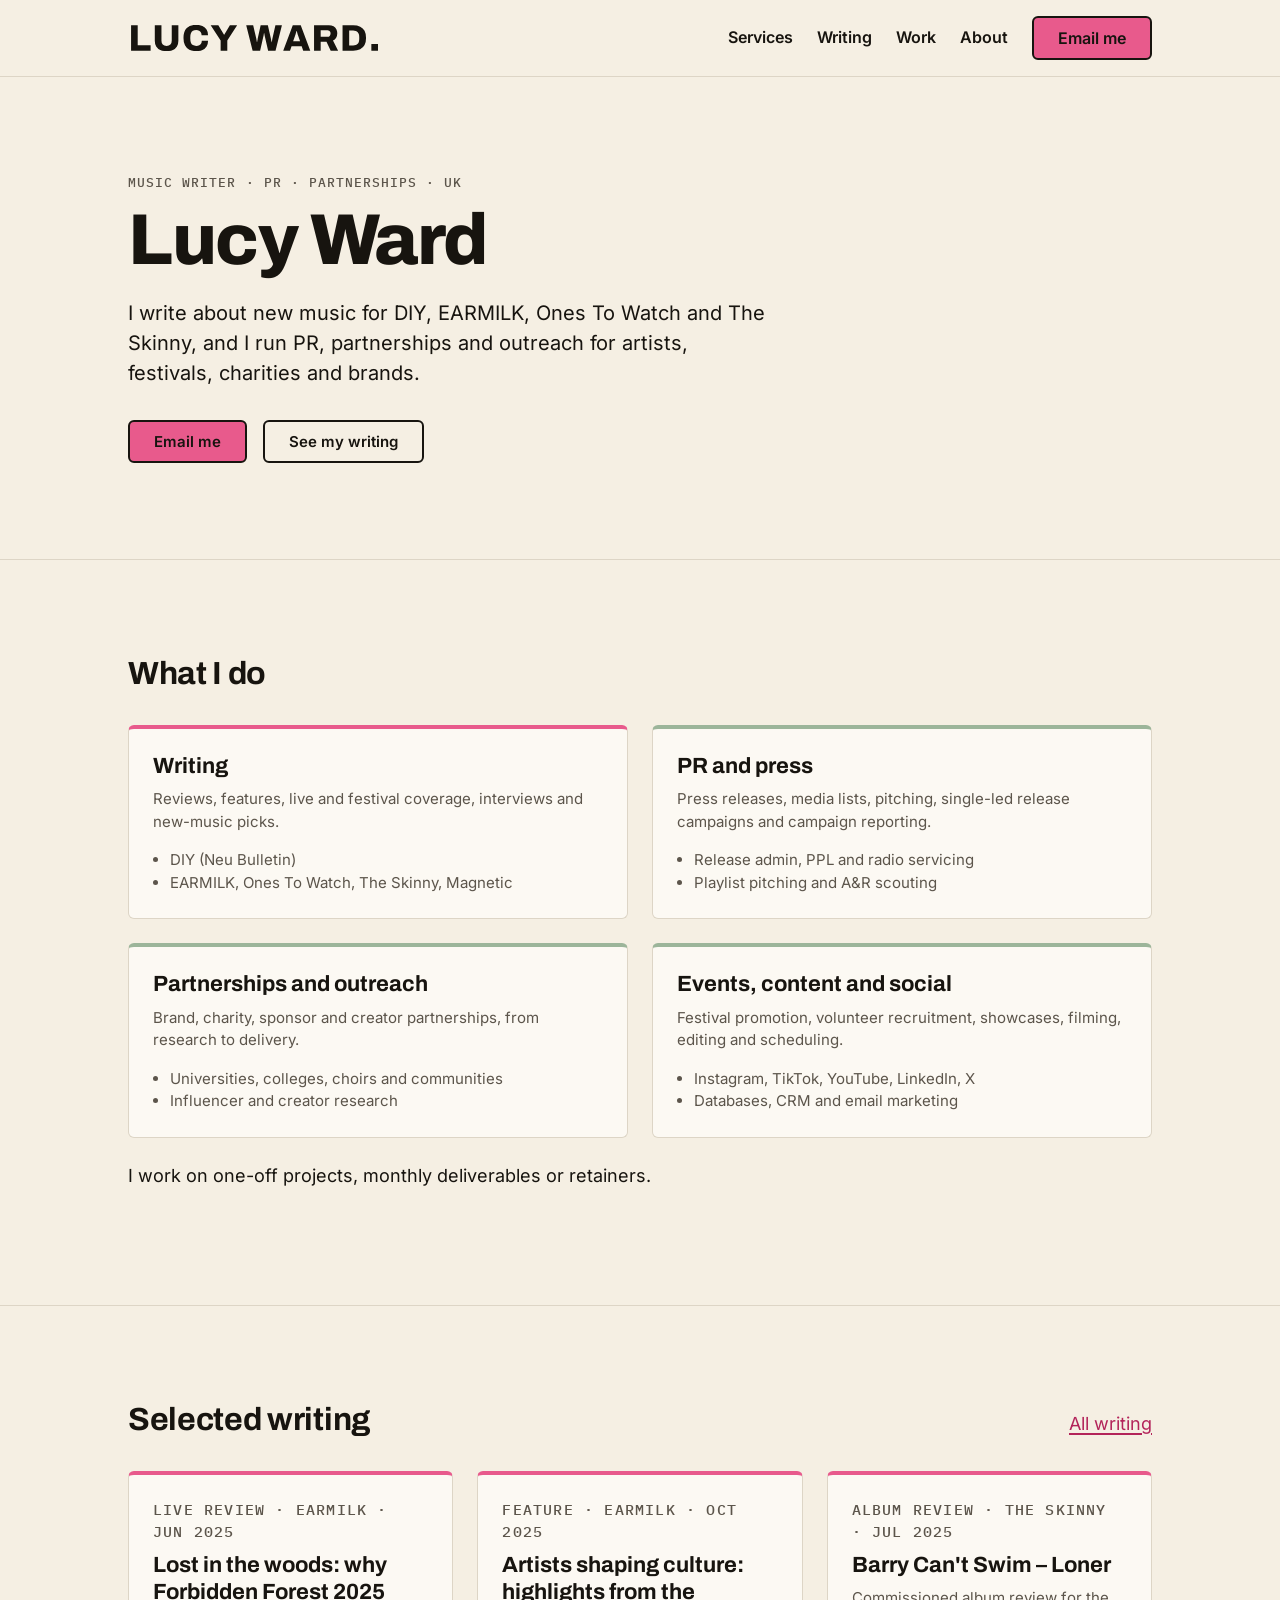
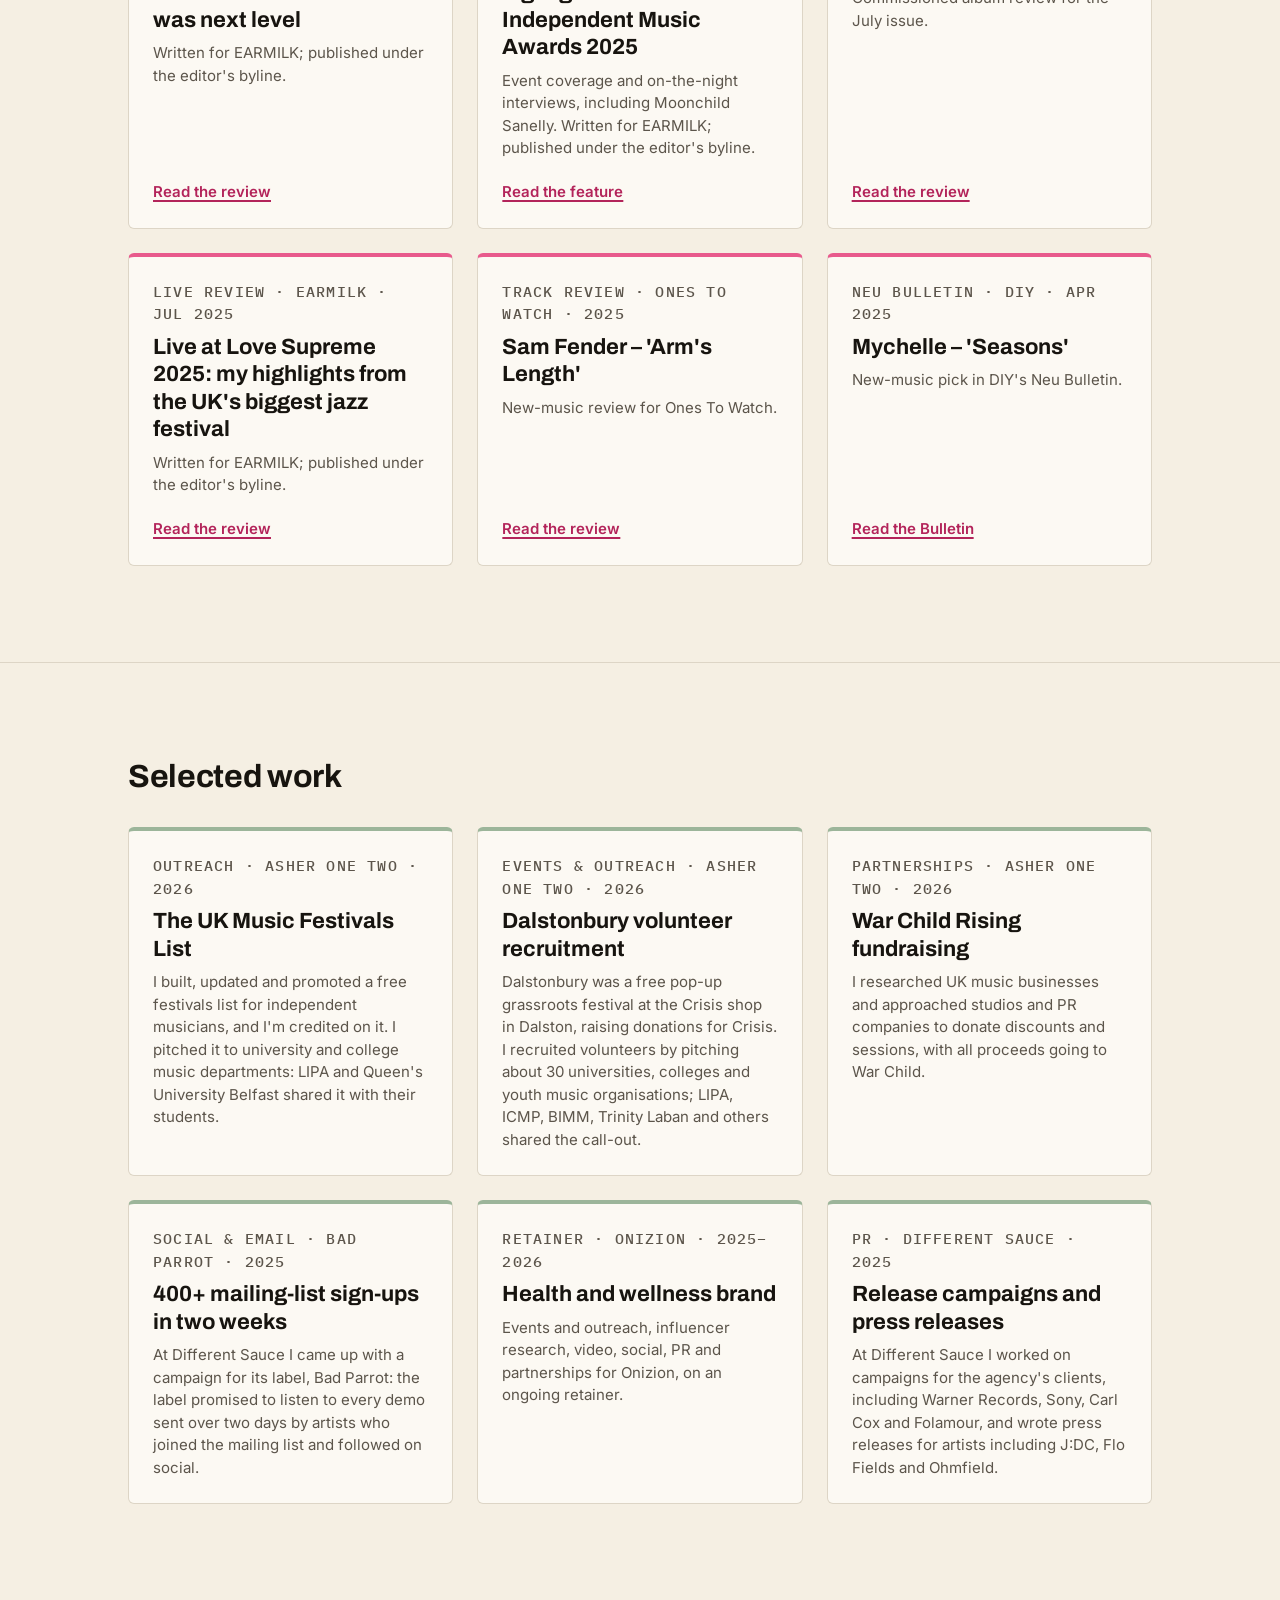
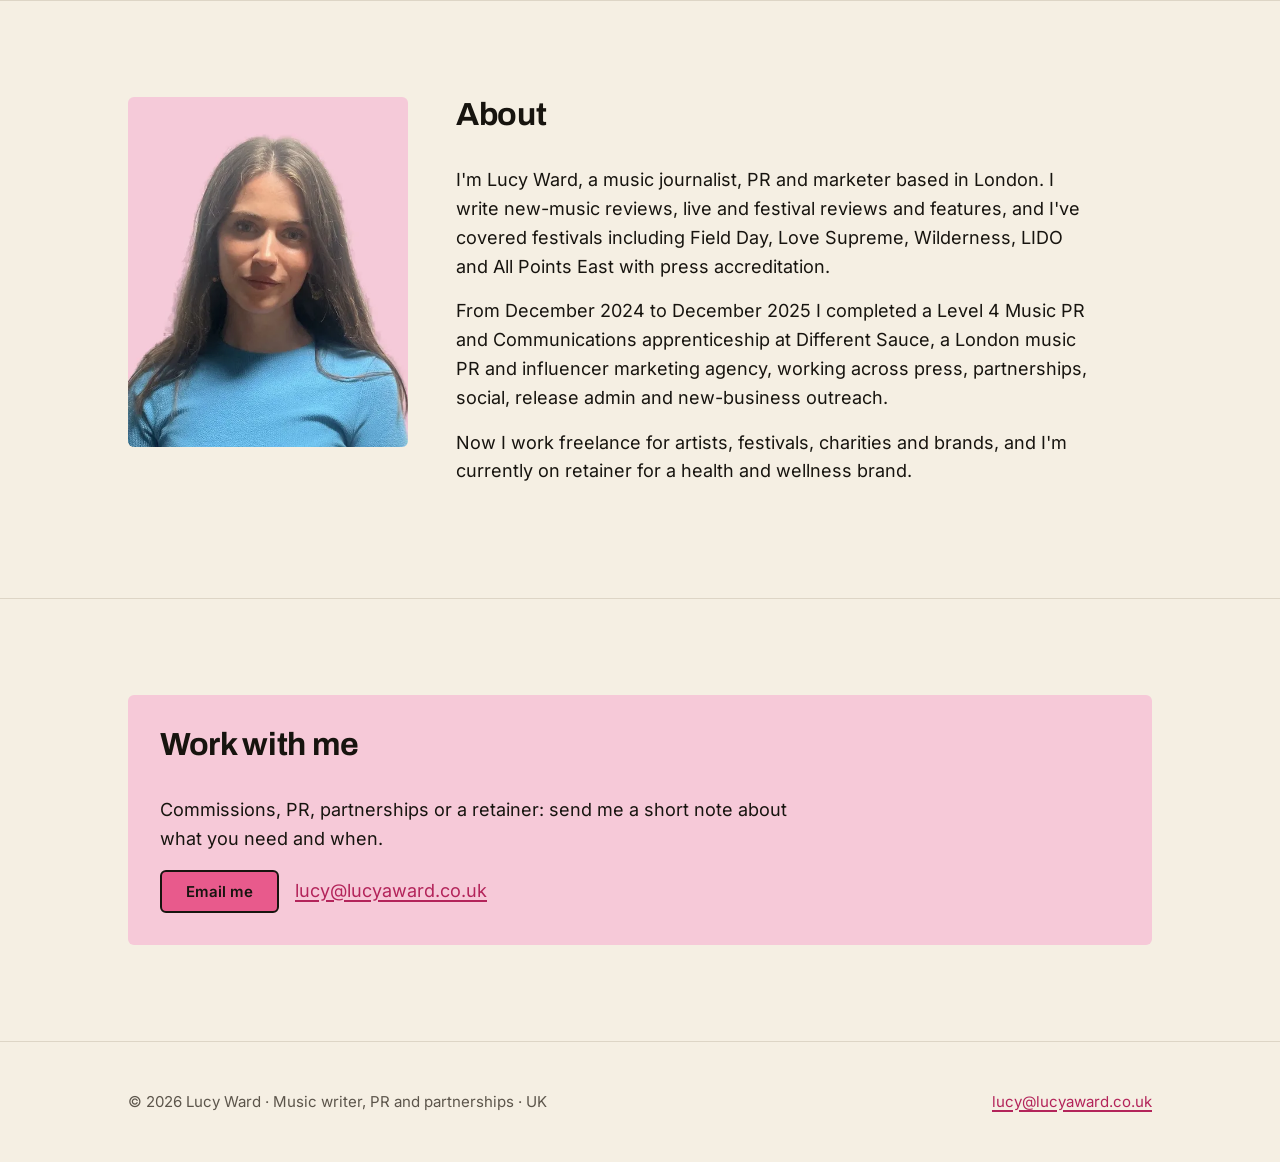
==== commit c2579eff: "Add headshot to About section Co-Authored-By: Claude Opus 5.5 <noreply@anthropic.com> Claude-Session" ====
--- a/index.html
+++ b/index.html
@@ -42,11 +42,14 @@
 <section class="block" id="work"><div class="wrap">
 <h2>Selected work</h2>
 <div class="grid grid-3"><div class="card card-pr"><p class="label">Outreach · Asher One Two · 2026</p><h3>The UK Music Festivals List</h3><p>I built, updated and promoted a free festivals list for independent musicians, and I&#x27;m credited on it. I pitched it to university and college music departments: LIPA and Queen&#x27;s University Belfast shared it with their students.</p></div><div class="card card-pr"><p class="label">Events &amp; outreach · Asher One Two · 2026</p><h3>Dalstonbury volunteer recruitment</h3><p>Dalstonbury was a free pop-up grassroots festival at the Crisis shop in Dalston, raising donations for Crisis. I recruited volunteers by pitching about 30 universities, colleges and youth music organisations; LIPA, ICMP, BIMM, Trinity Laban and others shared the call-out.</p></div><div class="card card-pr"><p class="label">Partnerships · Asher One Two · 2026</p><h3>War Child Rising fundraising</h3><p>I researched UK music businesses and approached studios and PR companies to donate discounts and sessions, with all proceeds going to War Child.</p></div><div class="card card-pr"><p class="label">Social &amp; email · Bad Parrot · 2025</p><h3>400+ mailing-list sign-ups in two weeks</h3><p>At Different Sauce I came up with a campaign for its label, Bad Parrot: the label promised to listen to every demo sent over two days by artists who joined the mailing list and followed on social.</p></div><div class="card card-pr"><p class="label">Retainer · Onizion · 2025–2026</p><h3>Health and wellness brand</h3><p>Events and outreach, influencer research, video, social, PR and partnerships for Onizion, on an ongoing retainer.</p></div><div class="card card-pr"><p class="label">PR · Different Sauce · 2025</p><h3>Release campaigns and press releases</h3><p>At Different Sauce I worked on campaigns for the agency&#x27;s clients, including Warner Records, Sony, Carl Cox and Folamour, and wrote press releases for artists including J:DC, Flo Fields and Ohmfield.</p></div></div></div></section>
-<section class="block about" id="about"><div class="wrap">
+<section class="block about" id="about"><div class="wrap about-grid">
+<picture class="about-photo"><source srcset="img/lucy-ward.webp" type="image/webp"><img src="img/lucy-ward.jpg" width="480" height="600" alt="Lucy Ward" loading="lazy"></picture>
+<div class="about-text">
 <h2>About</h2>
 <p>I'm Lucy Ward, a music journalist, PR and marketer based in London. I write new-music reviews, live and festival reviews and features, and I've covered festivals including Field Day, Love Supreme, Wilderness, LIDO and All Points East with press accreditation.</p>
 <p>From December 2024 to December 2025 I completed a Level 4 Music PR and Communications apprenticeship at Different Sauce, a London music PR and influencer marketing agency, working across press, partnerships, social, release admin and new-business outreach.</p>
 <p>Now I work freelance for artists, festivals, charities and brands, and I'm currently on retainer for a health and wellness brand.</p>
+</div>
 </div></section>
 <section class="block" id="contact"><div class="wrap">
 <div class="panel">
--- a/styles.css
+++ b/styles.css
@@ -101,3 +101,8 @@
 .site-footer .wrap { display: flex; justify-content: space-between; gap: var(--space-4); flex-wrap: wrap; }
 
 @media (prefers-reduced-motion: reduce) { html { scroll-behavior: auto; } .btn, .card { transition: none; } a.card:hover { transform: none; } }
+
+/* About photo */
+.about-grid { display: grid; gap: var(--space-6); align-items: start; }
+.about-photo img { display: block; width: 100%; max-width: 280px; height: auto; border-radius: var(--radius-md, 6px); border: 0; }
+@media (min-width: 760px) { .about-grid { grid-template-columns: 280px minmax(0, 640px); gap: var(--space-7); } }
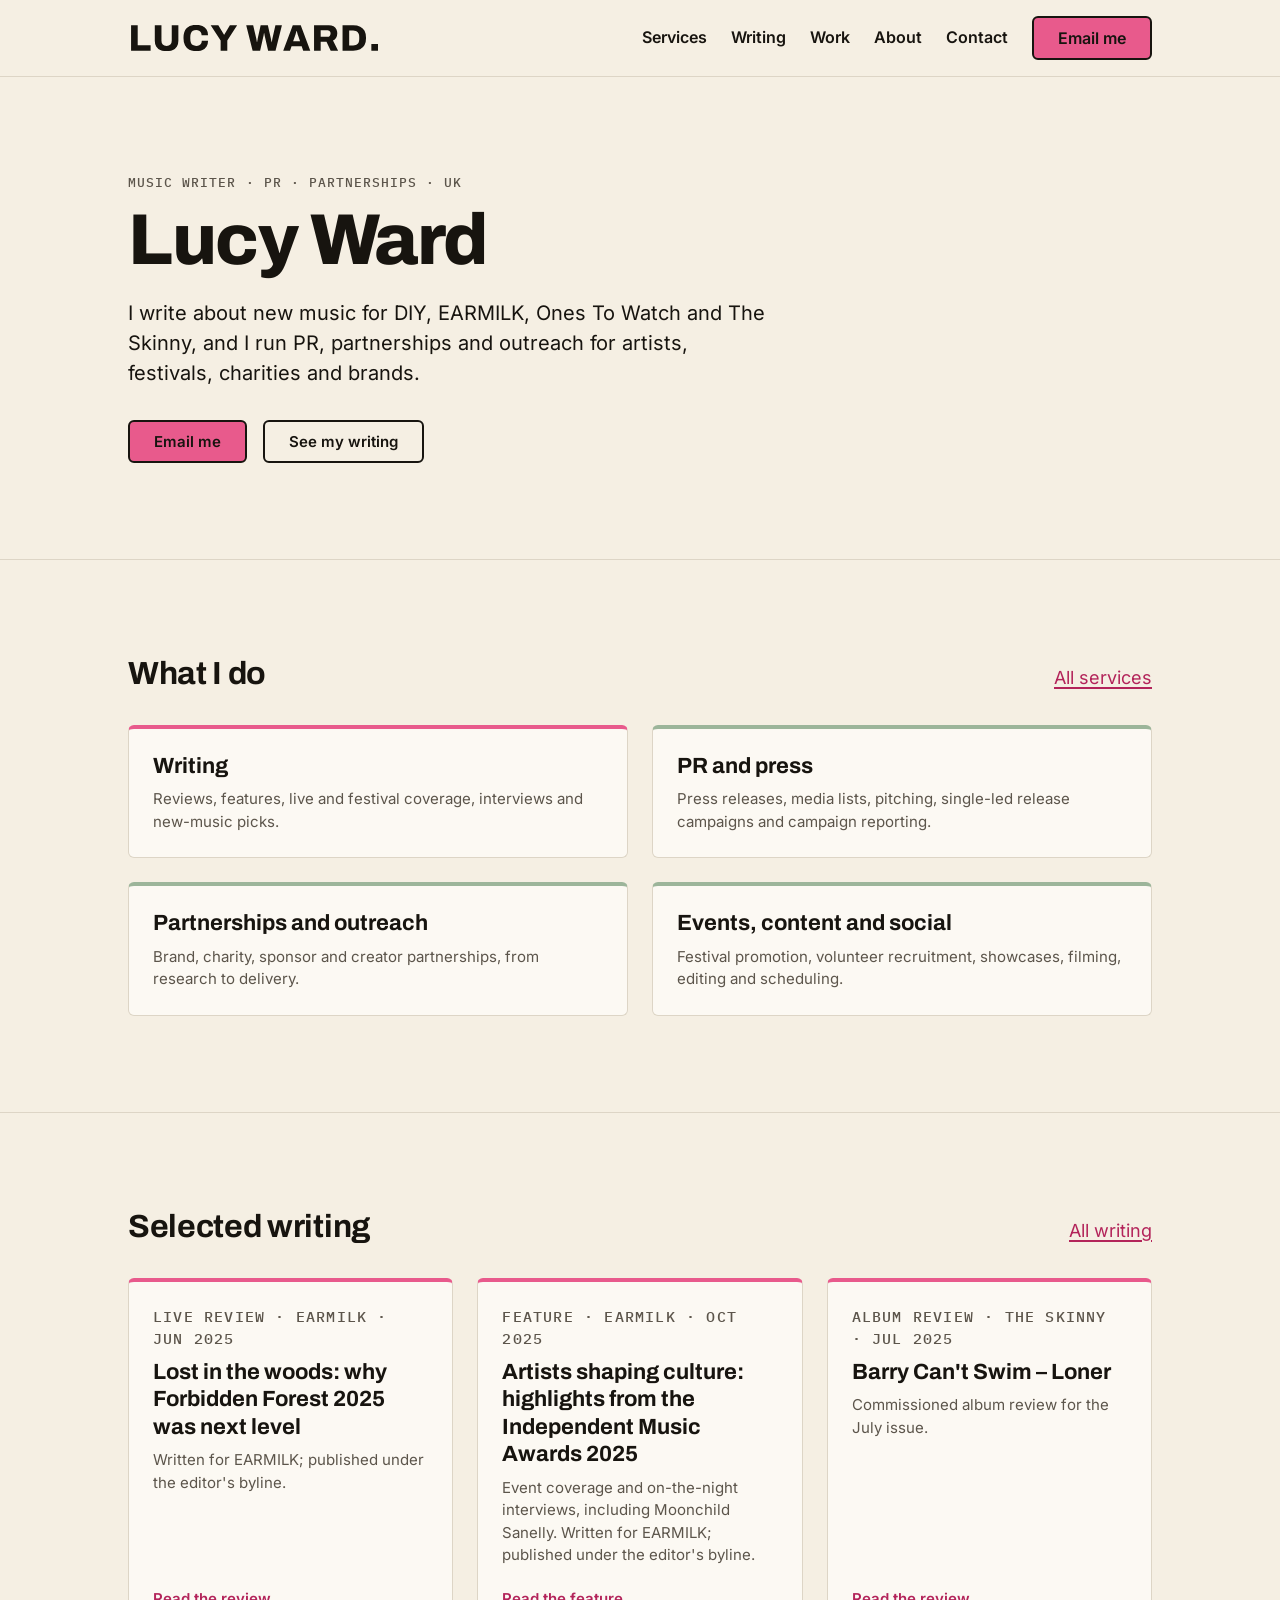
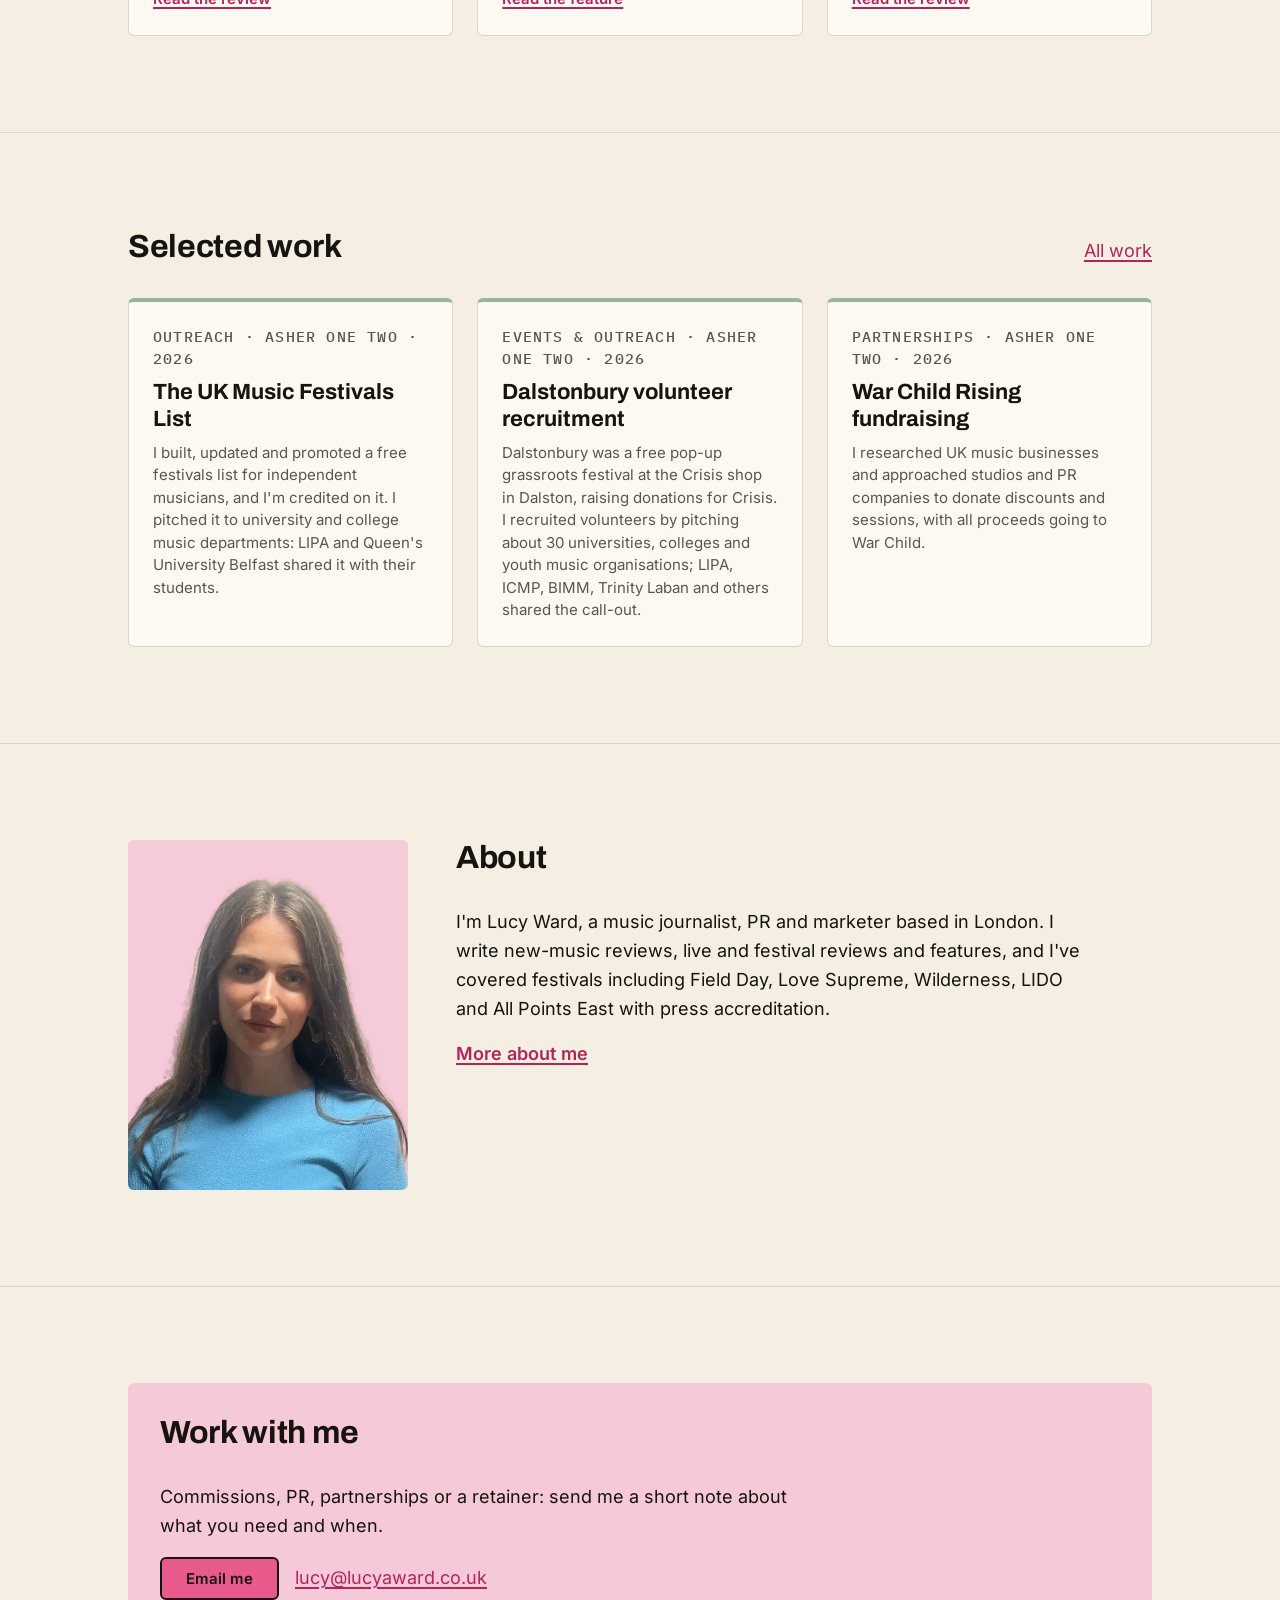
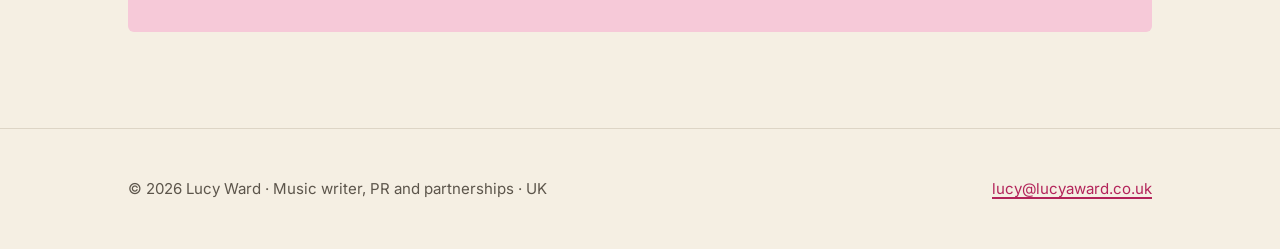
==== commit 0960644a: "Give Services, Work, About and Contact their own pages Homepage keeps short teasers linking to each " ====
--- a/index.html
+++ b/index.html
@@ -21,7 +21,7 @@
 <header class="site-header"><div class="wrap">
 <a class="brand" href="index.html" aria-label="Lucy Ward, home"><svg class="wordmark" viewBox="40.2 40.2 811.6 84.3" aria-hidden="true" focusable="false"><path fill="currentColor" d="M50.16 123.47999999999999V41.03999999999999H71.64V105.83999999999999H113.52V123.47999999999999Z M165.24 124.91999999999999Q153.35999999999999 124.91999999999999 144.77999999999997 121.19999999999999Q136.2 117.47999999999999 131.64 110.03999999999999Q127.08 102.6 127.08 91.55999999999999V41.03999999999999H148.68V91.07999999999998Q148.68 98.99999999999999 152.88 103.55999999999999Q157.07999999999998 108.11999999999999 165.24 108.11999999999999Q173.39999999999998 108.11999999999999 177.71999999999997 103.55999999999999Q182.04 98.99999999999999 182.04 91.07999999999998V41.03999999999999H203.51999999999998V91.55999999999999Q203.51999999999998 102.6 198.95999999999998 110.03999999999999Q194.39999999999998 117.47999999999999 185.88 121.19999999999999Q177.35999999999999 124.91999999999999 165.24 124.91999999999999Z M261.6 124.91999999999999Q248.28 124.91999999999999 238.98000000000002 120.29999999999998Q229.68 115.67999999999999 224.88 106.19999999999999Q220.08 96.72 220.08 82.19999999999999Q220.08 60.83999999999999 230.82 50.21999999999999Q241.56 39.599999999999994 261.6 39.599999999999994Q272.76 39.599999999999994 281.4 43.379999999999995Q290.04 47.16 294.9 54.66Q299.76 62.15999999999999 299.76 73.32H278.76Q278.76 68.03999999999999 276.65999999999997 64.25999999999999Q274.56 60.47999999999999 270.78 58.43999999999999Q267.0 56.39999999999999 261.6 56.39999999999999Q254.88 56.39999999999999 250.56 59.16Q246.24 61.919999999999995 244.2 67.08Q242.16 72.24 242.16 79.55999999999999V84.96Q242.16 92.27999999999999 244.2 97.5Q246.24 102.72 250.5 105.41999999999999Q254.76 108.11999999999999 261.48 108.11999999999999Q267.24 108.11999999999999 271.26 106.19999999999999Q275.28 104.27999999999999 277.38 100.5Q279.48 96.72 279.48 91.44H299.76Q299.76 102.6 295.02 110.03999999999999Q290.28 117.47999999999999 281.7 121.19999999999999Q273.12 124.91999999999999 261.6 124.91999999999999Z M340.56 123.47999999999999V90.83999999999999L308.28 41.03999999999999H333.12L351.6 71.88H352.2L370.56 41.03999999999999H394.08L362.15999999999997 90.83999999999999V123.47999999999999Z M444.24 123.47999999999999 423.47999999999996 41.03999999999999H446.03999999999996L456.12 84.35999999999999Q456.36 85.44 456.72 87.47999999999999Q457.08 89.51999999999998 457.5 91.79999999999998Q457.91999999999996 94.07999999999998 458.28 95.99999999999999H458.76Q459.0 94.79999999999998 459.24 93.17999999999998Q459.47999999999996 91.55999999999999 459.78 89.94Q460.08 88.32 460.38 86.88Q460.68 85.44 460.79999999999995 84.35999999999999L470.28 41.03999999999999H493.67999999999995L503.4 84.35999999999999Q503.76 85.55999999999999 504.12 87.6Q504.48 89.63999999999999 504.9 91.91999999999999Q505.32 94.19999999999999 505.67999999999995 95.99999999999999H506.15999999999997Q506.4 94.67999999999999 506.7 93.17999999999999Q507.0 91.67999999999999 507.29999999999995 90.06Q507.59999999999997 88.44 507.9 87.0Q508.2 85.55999999999999 508.44 84.35999999999999L518.16 41.03999999999999H539.28L518.52 123.47999999999999H494.52L483.96 77.88Q483.71999999999997 76.19999999999999 483.24 74.03999999999999Q482.76 71.88 482.34 69.72Q481.91999999999996 67.56 481.68 65.88H481.2Q480.96 67.56 480.6 69.72Q480.24 71.88 479.82 74.03999999999999Q479.4 76.19999999999999 479.03999999999996 77.88L468.59999999999997 123.47999999999999Z M543.48 123.47999999999999 574.4399999999999 41.03999999999999H600.24L631.1999999999999 123.47999999999999H608.28L603.36 109.19999999999999H570.48L565.56 123.47999999999999ZM575.64 93.11999999999999H598.0799999999999L592.1999999999999 75.72Q591.72 74.39999999999999 591.06 72.41999999999999Q590.4 70.44 589.74 68.22Q589.0799999999999 66.0 588.48 63.72Q587.88 61.43999999999999 587.28 59.75999999999999H586.4399999999999Q585.96 62.03999999999999 585.12 64.91999999999999L583.3199999999999 70.67999999999999Q582.36 73.55999999999999 581.64 75.72Z M643.4399999999999 123.47999999999999V41.03999999999999H691.3199999999999Q700.4399999999999 41.03999999999999 706.56 44.459999999999994Q712.68 47.879999999999995 715.74 53.81999999999999Q718.8 59.75999999999999 718.8 67.07999999999998Q718.8 75.0 715.1399999999999 81.17999999999999Q711.4799999999999 87.35999999999999 704.8799999999999 90.83999999999999L721.4399999999999 123.47999999999999H697.4399999999999L683.76 94.44H664.92V123.47999999999999ZM664.92 78.47999999999999H687.1199999999999Q691.56 78.47999999999999 694.26 75.53999999999999Q696.9599999999999 72.6 696.9599999999999 67.67999999999999Q696.9599999999999 64.44 695.76 62.16Q694.56 59.879999999999995 692.3999999999999 58.61999999999999Q690.2399999999999 57.359999999999985 687.1199999999999 57.359999999999985H664.92Z M735.8399999999999 123.47999999999999V41.03999999999999H770.28Q783.7199999999999 41.03999999999999 793.02 45.47999999999999Q802.3199999999999 49.91999999999999 807.18 58.97999999999999Q812.04 68.03999999999999 812.04 82.19999999999999Q812.04 96.24 807.18 105.41999999999999Q802.3199999999999 114.6 793.02 119.03999999999999Q783.7199999999999 123.47999999999999 770.28 123.47999999999999ZM757.3199999999999 106.67999999999999H770.04Q775.0799999999999 106.67999999999999 778.8 105.23999999999998Q782.5199999999999 103.79999999999998 785.04 101.03999999999999Q787.56 98.27999999999999 788.76 94.19999999999999Q789.9599999999999 90.11999999999999 789.9599999999999 84.83999999999999V79.79999999999998Q789.9599999999999 74.39999999999999 788.76 70.32Q787.56 66.24 785.04 63.47999999999999Q782.5199999999999 60.71999999999999 778.8 59.27999999999999Q775.0799999999999 57.83999999999999 770.04 57.83999999999999H757.3199999999999Z M829.25 102.00h21.48v21.48h-21.48Z"/></svg></a>
 <nav class="nav" aria-label="Main">
-<a href="index.html#services">Services</a><a href="writing.html">Writing</a><a href="index.html#work">Work</a><a href="index.html#about">About</a><a class="btn btn-primary" href="mailto:lucy@lucyaward.co.uk?subject=Enquiry%20via%20lucyaward.co.uk">Email me</a>
+<a href="services.html">Services</a><a href="writing.html">Writing</a><a href="work.html">Work</a><a href="about.html">About</a><a href="contact.html">Contact</a><a class="btn btn-primary" href="mailto:lucy@lucyaward.co.uk?subject=Enquiry%20via%20lucyaward.co.uk">Email me</a>
 </nav>
 </div></header>
 <main id="main">
@@ -31,27 +31,26 @@
 <p class="lead">I write about new music for DIY, EARMILK, Ones To Watch and The Skinny, and I run PR, partnerships and outreach for artists, festivals, charities and brands.</p>
 <div class="actions"><a class="btn btn-primary" href="mailto:lucy@lucyaward.co.uk?subject=Enquiry%20via%20lucyaward.co.uk">Email me</a><a class="btn" href="writing.html">See my writing</a></div>
 </div></section>
-<section class="block" id="services"><div class="wrap">
-<h2>What I do</h2>
-<div class="grid"><div class="card card-writing"><h3>Writing</h3><p>Reviews, features, live and festival coverage, interviews and new-music picks.</p><ul><li>DIY (Neu Bulletin)</li><li>EARMILK, Ones To Watch, The Skinny, Magnetic</li></ul></div><div class="card card-pr"><h3>PR and press</h3><p>Press releases, media lists, pitching, single-led release campaigns and campaign reporting.</p><ul><li>Release admin, PPL and radio servicing</li><li>Playlist pitching and A&amp;R scouting</li></ul></div><div class="card card-pr"><h3>Partnerships and outreach</h3><p>Brand, charity, sponsor and creator partnerships, from research to delivery.</p><ul><li>Universities, colleges, choirs and communities</li><li>Influencer and creator research</li></ul></div><div class="card card-pr"><h3>Events, content and social</h3><p>Festival promotion, volunteer recruitment, showcases, filming, editing and scheduling.</p><ul><li>Instagram, TikTok, YouTube, LinkedIn, X</li><li>Databases, CRM and email marketing</li></ul></div></div>
-<p style="margin-top:var(--space-5)">I work on one-off projects, monthly deliverables or retainers.</p>
+<section class="block"><div class="wrap">
+<div class="section-head"><h2>What I do</h2><a href="services.html">All services</a></div>
+<div class="grid"><div class="card card-writing"><h3>Writing</h3><p>Reviews, features, live and festival coverage, interviews and new-music picks.</p></div><div class="card card-pr"><h3>PR and press</h3><p>Press releases, media lists, pitching, single-led release campaigns and campaign reporting.</p></div><div class="card card-pr"><h3>Partnerships and outreach</h3><p>Brand, charity, sponsor and creator partnerships, from research to delivery.</p></div><div class="card card-pr"><h3>Events, content and social</h3><p>Festival promotion, volunteer recruitment, showcases, filming, editing and scheduling.</p></div></div>
 </div></section>
-<section class="block" id="writing"><div class="wrap">
+<section class="block"><div class="wrap">
 <div class="section-head"><h2>Selected writing</h2><a href="writing.html">All writing</a></div>
-<div class="grid grid-3"><a class="card card-writing" href="https://earmilk.com/2025/06/24/lost-in-the-woods-why-forbidden-forest-2025-was-next-level/"><p class="label">Live review · EARMILK · Jun 2025</p><h3>Lost in the woods: why Forbidden Forest 2025 was next level</h3><p>Written for EARMILK; published under the editor&#x27;s byline.</p><span class="more">Read the review</span></a><a class="card card-writing" href="https://earmilk.com/2025/10/17/artists-shaping-culture-highlights-from-the-independent-music-awards-2025-including-ayanna-witter-johnson-fontaines-d-c-many-more/"><p class="label">Feature · EARMILK · Oct 2025</p><h3>Artists shaping culture: highlights from the Independent Music Awards 2025</h3><p>Event coverage and on-the-night interviews, including Moonchild Sanelly. Written for EARMILK; published under the editor&#x27;s byline.</p><span class="more">Read the feature</span></a><a class="card card-writing" href="https://www.theskinny.co.uk/music/reviews/albums/barry-cant-swim-loner"><p class="label">Album review · The Skinny · Jul 2025</p><h3>Barry Can&#x27;t Swim – Loner</h3><p>Commissioned album review for the July issue.</p><span class="more">Read the review</span></a><a class="card card-writing" href="https://earmilk.com/2025/07/11/live-at-love-supreme-2025-my-highlights-from-the-uks-biggest-jazz-festival/"><p class="label">Live review · EARMILK · Jul 2025</p><h3>Live at Love Supreme 2025: my highlights from the UK&#x27;s biggest jazz festival</h3><p>Written for EARMILK; published under the editor&#x27;s byline.</p><span class="more">Read the review</span></a><a class="card card-writing" href="https://www.onestowatch.com/en/blog/sam-fender-arms-length"><p class="label">Track review · Ones To Watch · 2025</p><h3>Sam Fender – &#x27;Arm&#x27;s Length&#x27;</h3><p>New-music review for Ones To Watch.</p><span class="more">Read the review</span></a><a class="card card-writing" href="https://diymag.com/feature/the-neu-bulletin-the-new-eves-man-woman-chainsaw-slow-fiction-and-more"><p class="label">Neu Bulletin · DIY · Apr 2025</p><h3>Mychelle – &#x27;Seasons&#x27;</h3><p>New-music pick in DIY&#x27;s Neu Bulletin.</p><span class="more">Read the Bulletin</span></a></div></div></section>
-<section class="block" id="work"><div class="wrap">
-<h2>Selected work</h2>
-<div class="grid grid-3"><div class="card card-pr"><p class="label">Outreach · Asher One Two · 2026</p><h3>The UK Music Festivals List</h3><p>I built, updated and promoted a free festivals list for independent musicians, and I&#x27;m credited on it. I pitched it to university and college music departments: LIPA and Queen&#x27;s University Belfast shared it with their students.</p></div><div class="card card-pr"><p class="label">Events &amp; outreach · Asher One Two · 2026</p><h3>Dalstonbury volunteer recruitment</h3><p>Dalstonbury was a free pop-up grassroots festival at the Crisis shop in Dalston, raising donations for Crisis. I recruited volunteers by pitching about 30 universities, colleges and youth music organisations; LIPA, ICMP, BIMM, Trinity Laban and others shared the call-out.</p></div><div class="card card-pr"><p class="label">Partnerships · Asher One Two · 2026</p><h3>War Child Rising fundraising</h3><p>I researched UK music businesses and approached studios and PR companies to donate discounts and sessions, with all proceeds going to War Child.</p></div><div class="card card-pr"><p class="label">Social &amp; email · Bad Parrot · 2025</p><h3>400+ mailing-list sign-ups in two weeks</h3><p>At Different Sauce I came up with a campaign for its label, Bad Parrot: the label promised to listen to every demo sent over two days by artists who joined the mailing list and followed on social.</p></div><div class="card card-pr"><p class="label">Retainer · Onizion · 2025–2026</p><h3>Health and wellness brand</h3><p>Events and outreach, influencer research, video, social, PR and partnerships for Onizion, on an ongoing retainer.</p></div><div class="card card-pr"><p class="label">PR · Different Sauce · 2025</p><h3>Release campaigns and press releases</h3><p>At Different Sauce I worked on campaigns for the agency&#x27;s clients, including Warner Records, Sony, Carl Cox and Folamour, and wrote press releases for artists including J:DC, Flo Fields and Ohmfield.</p></div></div></div></section>
-<section class="block about" id="about"><div class="wrap about-grid">
+<div class="grid grid-3"><a class="card card-writing" href="https://earmilk.com/2025/06/24/lost-in-the-woods-why-forbidden-forest-2025-was-next-level/"><p class="label">Live review · EARMILK · Jun 2025</p><h3>Lost in the woods: why Forbidden Forest 2025 was next level</h3><p>Written for EARMILK; published under the editor&#x27;s byline.</p><span class="more">Read the review</span></a><a class="card card-writing" href="https://earmilk.com/2025/10/17/artists-shaping-culture-highlights-from-the-independent-music-awards-2025-including-ayanna-witter-johnson-fontaines-d-c-many-more/"><p class="label">Feature · EARMILK · Oct 2025</p><h3>Artists shaping culture: highlights from the Independent Music Awards 2025</h3><p>Event coverage and on-the-night interviews, including Moonchild Sanelly. Written for EARMILK; published under the editor&#x27;s byline.</p><span class="more">Read the feature</span></a><a class="card card-writing" href="https://www.theskinny.co.uk/music/reviews/albums/barry-cant-swim-loner"><p class="label">Album review · The Skinny · Jul 2025</p><h3>Barry Can&#x27;t Swim – Loner</h3><p>Commissioned album review for the July issue.</p><span class="more">Read the review</span></a></div></div></section>
+<section class="block"><div class="wrap">
+<div class="section-head"><h2>Selected work</h2><a href="work.html">All work</a></div>
+<div class="grid grid-3"><div class="card card-pr"><p class="label">Outreach · Asher One Two · 2026</p><h3>The UK Music Festivals List</h3><p>I built, updated and promoted a free festivals list for independent musicians, and I&#x27;m credited on it. I pitched it to university and college music departments: LIPA and Queen&#x27;s University Belfast shared it with their students.</p></div><div class="card card-pr"><p class="label">Events &amp; outreach · Asher One Two · 2026</p><h3>Dalstonbury volunteer recruitment</h3><p>Dalstonbury was a free pop-up grassroots festival at the Crisis shop in Dalston, raising donations for Crisis. I recruited volunteers by pitching about 30 universities, colleges and youth music organisations; LIPA, ICMP, BIMM, Trinity Laban and others shared the call-out.</p></div><div class="card card-pr"><p class="label">Partnerships · Asher One Two · 2026</p><h3>War Child Rising fundraising</h3><p>I researched UK music businesses and approached studios and PR companies to donate discounts and sessions, with all proceeds going to War Child.</p></div></div>
+</div></section>
+<section class="block about"><div class="wrap about-grid about-teaser">
 <picture class="about-photo"><source srcset="img/lucy-ward.webp" type="image/webp"><img src="img/lucy-ward.jpg" width="480" height="600" alt="Lucy Ward" loading="lazy"></picture>
 <div class="about-text">
 <h2>About</h2>
-<p>I'm Lucy Ward, a music journalist, PR and marketer based in London. I write new-music reviews, live and festival reviews and features, and I've covered festivals including Field Day, Love Supreme, Wilderness, LIDO and All Points East with press accreditation.</p>
-<p>From December 2024 to December 2025 I completed a Level 4 Music PR and Communications apprenticeship at Different Sauce, a London music PR and influencer marketing agency, working across press, partnerships, social, release admin and new-business outreach.</p>
-<p>Now I work freelance for artists, festivals, charities and brands, and I'm currently on retainer for a health and wellness brand.</p>
+<p>I&#x27;m Lucy Ward, a music journalist, PR and marketer based in London. I write new-music reviews, live and festival reviews and features, and I&#x27;ve covered festivals including Field Day, Love Supreme, Wilderness, LIDO and All Points East with press accreditation.</p>
+<p><a class="more-link" href="about.html">More about me</a></p>
 </div>
 </div></section>
-<section class="block" id="contact"><div class="wrap">
+<section class="block"><div class="wrap">
 <div class="panel">
 <h2>Work with me</h2>
 <p>Commissions, PR, partnerships or a retainer: send me a short note about what you need and when.</p>
--- a/styles.css
+++ b/styles.css
@@ -106,3 +106,15 @@
 .about-grid { display: grid; gap: var(--space-6); align-items: start; }
 .about-photo img { display: block; width: 100%; max-width: 280px; height: auto; border-radius: var(--radius-md, 6px); border: 0; }
 @media (min-width: 760px) { .about-grid { grid-template-columns: 280px minmax(0, 640px); gap: var(--space-7); } }
+
+/* Multi-page */
+.nav a[aria-current="page"] { text-decoration: underline; text-decoration-color: var(--pink); text-decoration-thickness: 3px; text-underline-offset: 6px; }
+.hero-page { padding-bottom: var(--space-6); }
+.page-title { font-size: clamp(40px, 7vw, 64px); }
+.block-first { padding-top: 0; border-top: 0; }
+.more-link { font-weight: 600; }
+.contact-grid { display: grid; gap: var(--space-7); align-items: start; }
+@media (min-width: 760px) { .contact-grid { grid-template-columns: minmax(0, 1fr) minmax(0, 1fr); } }
+.contact-email { font-size: 20px; font-weight: 600; word-break: break-word; }
+.checklist { padding-left: 1.2em; margin: 0; }
+.checklist li { margin-bottom: var(--space-3); }
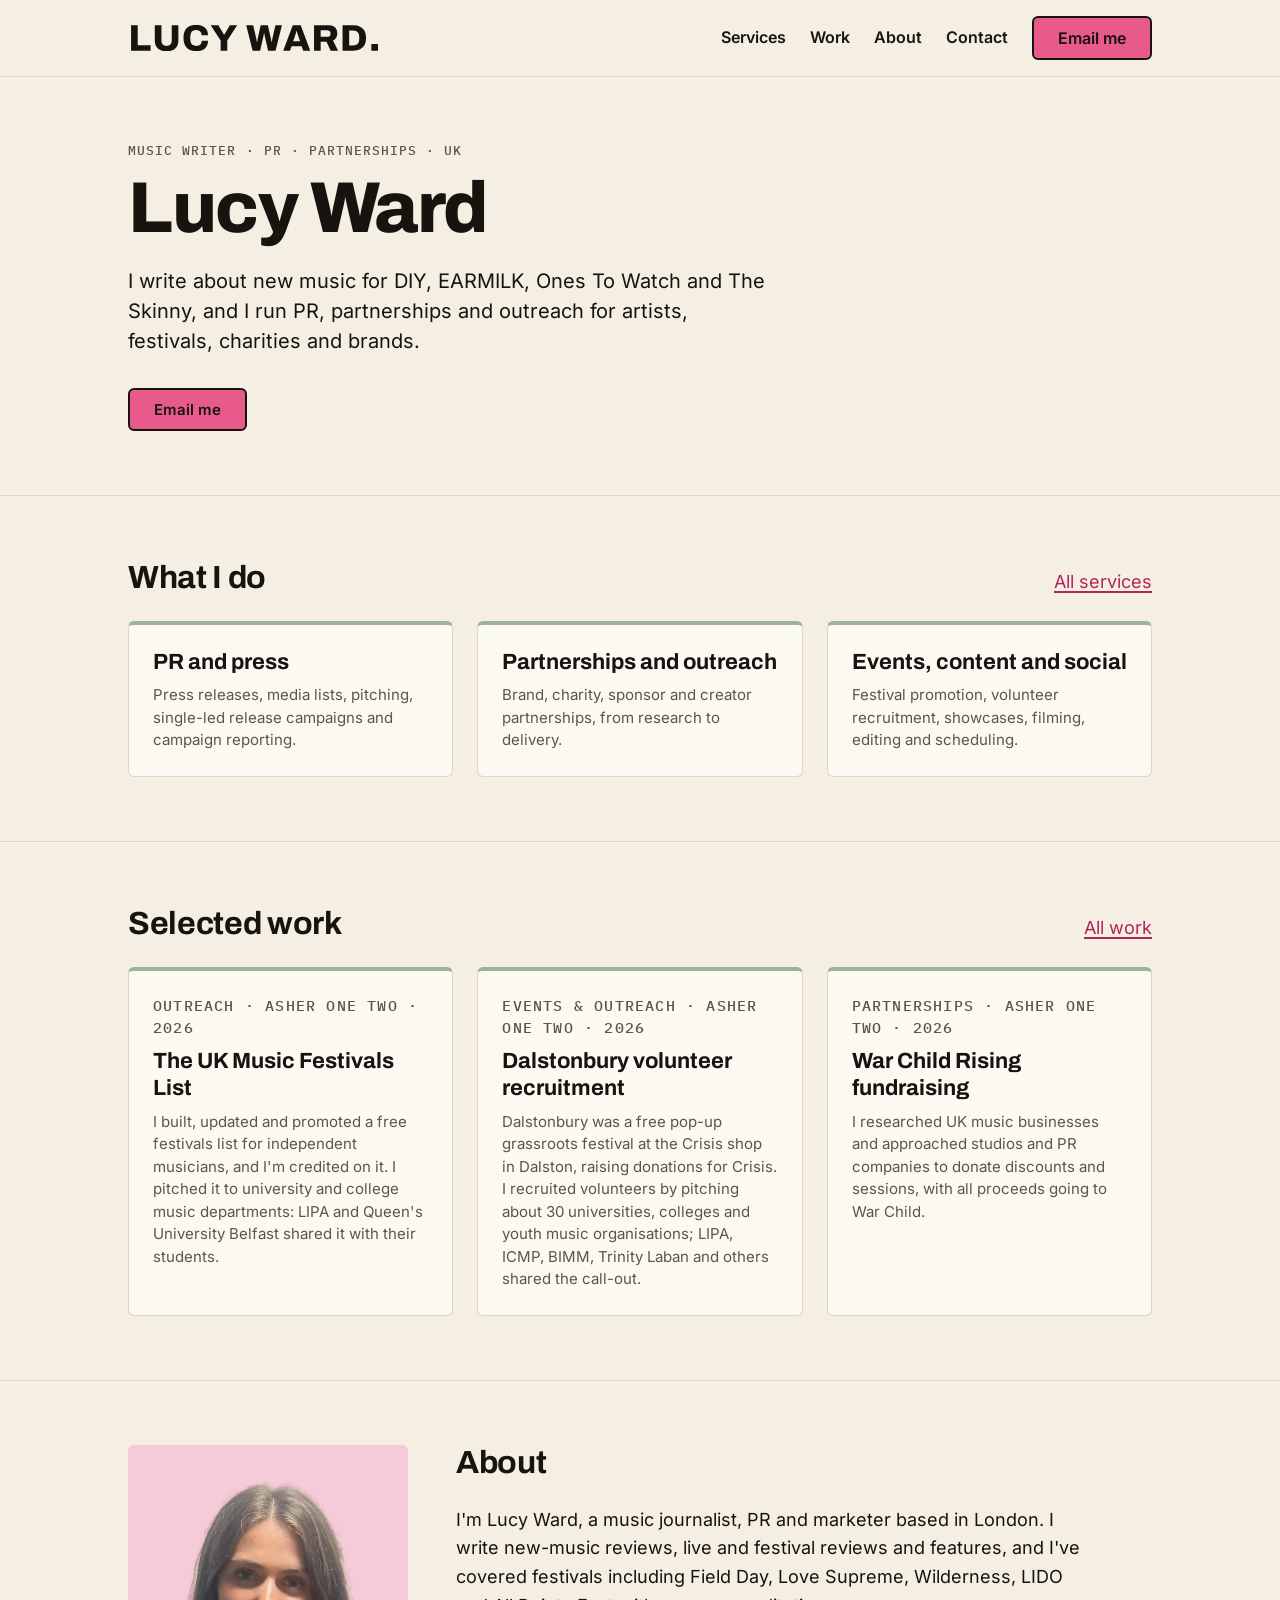
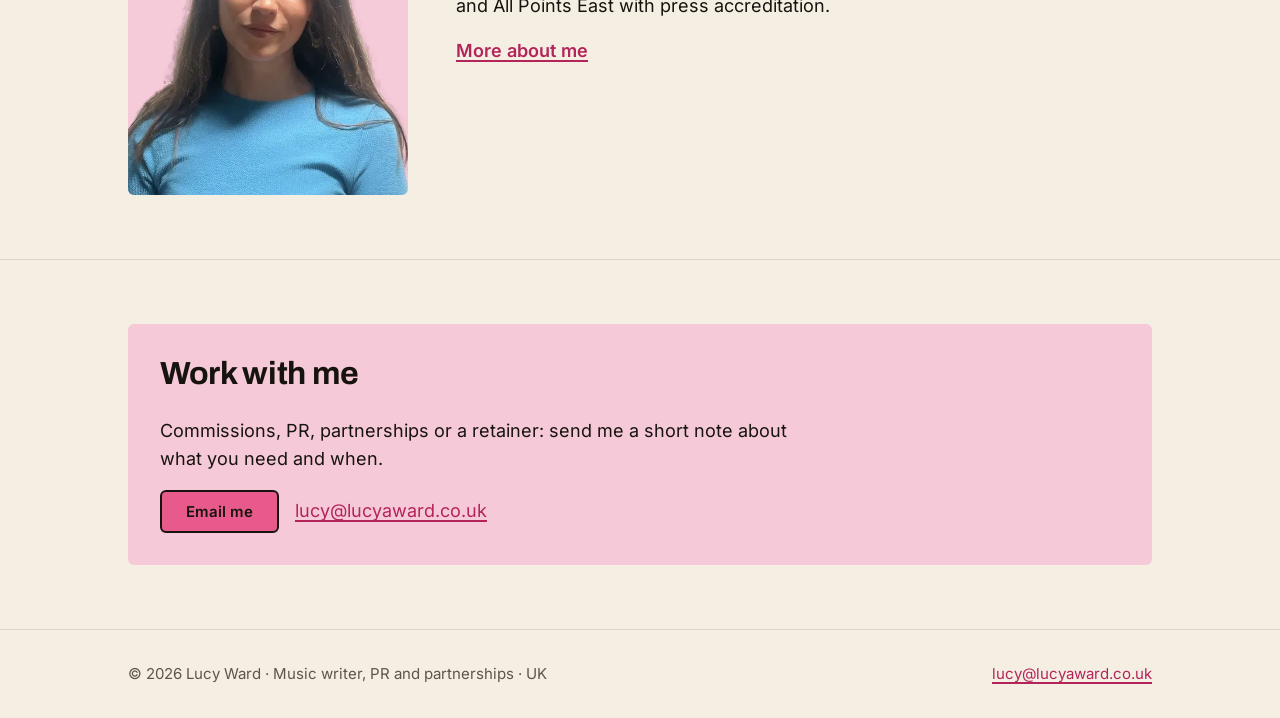
==== commit e89d7491: "Update index.html" ====
--- a/index.html
+++ b/index.html
@@ -21,7 +21,7 @@
 <header class="site-header"><div class="wrap">
 <a class="brand" href="index.html" aria-label="Lucy Ward, home"><svg class="wordmark" viewBox="40.2 40.2 811.6 84.3" aria-hidden="true" focusable="false"><path fill="currentColor" d="M50.16 123.47999999999999V41.03999999999999H71.64V105.83999999999999H113.52V123.47999999999999Z M165.24 124.91999999999999Q153.35999999999999 124.91999999999999 144.77999999999997 121.19999999999999Q136.2 117.47999999999999 131.64 110.03999999999999Q127.08 102.6 127.08 91.55999999999999V41.03999999999999H148.68V91.07999999999998Q148.68 98.99999999999999 152.88 103.55999999999999Q157.07999999999998 108.11999999999999 165.24 108.11999999999999Q173.39999999999998 108.11999999999999 177.71999999999997 103.55999999999999Q182.04 98.99999999999999 182.04 91.07999999999998V41.03999999999999H203.51999999999998V91.55999999999999Q203.51999999999998 102.6 198.95999999999998 110.03999999999999Q194.39999999999998 117.47999999999999 185.88 121.19999999999999Q177.35999999999999 124.91999999999999 165.24 124.91999999999999Z M261.6 124.91999999999999Q248.28 124.91999999999999 238.98000000000002 120.29999999999998Q229.68 115.67999999999999 224.88 106.19999999999999Q220.08 96.72 220.08 82.19999999999999Q220.08 60.83999999999999 230.82 50.21999999999999Q241.56 39.599999999999994 261.6 39.599999999999994Q272.76 39.599999999999994 281.4 43.379999999999995Q290.04 47.16 294.9 54.66Q299.76 62.15999999999999 299.76 73.32H278.76Q278.76 68.03999999999999 276.65999999999997 64.25999999999999Q274.56 60.47999999999999 270.78 58.43999999999999Q267.0 56.39999999999999 261.6 56.39999999999999Q254.88 56.39999999999999 250.56 59.16Q246.24 61.919999999999995 244.2 67.08Q242.16 72.24 242.16 79.55999999999999V84.96Q242.16 92.27999999999999 244.2 97.5Q246.24 102.72 250.5 105.41999999999999Q254.76 108.11999999999999 261.48 108.11999999999999Q267.24 108.11999999999999 271.26 106.19999999999999Q275.28 104.27999999999999 277.38 100.5Q279.48 96.72 279.48 91.44H299.76Q299.76 102.6 295.02 110.03999999999999Q290.28 117.47999999999999 281.7 121.19999999999999Q273.12 124.91999999999999 261.6 124.91999999999999Z M340.56 123.47999999999999V90.83999999999999L308.28 41.03999999999999H333.12L351.6 71.88H352.2L370.56 41.03999999999999H394.08L362.15999999999997 90.83999999999999V123.47999999999999Z M444.24 123.47999999999999 423.47999999999996 41.03999999999999H446.03999999999996L456.12 84.35999999999999Q456.36 85.44 456.72 87.47999999999999Q457.08 89.51999999999998 457.5 91.79999999999998Q457.91999999999996 94.07999999999998 458.28 95.99999999999999H458.76Q459.0 94.79999999999998 459.24 93.17999999999998Q459.47999999999996 91.55999999999999 459.78 89.94Q460.08 88.32 460.38 86.88Q460.68 85.44 460.79999999999995 84.35999999999999L470.28 41.03999999999999H493.67999999999995L503.4 84.35999999999999Q503.76 85.55999999999999 504.12 87.6Q504.48 89.63999999999999 504.9 91.91999999999999Q505.32 94.19999999999999 505.67999999999995 95.99999999999999H506.15999999999997Q506.4 94.67999999999999 506.7 93.17999999999999Q507.0 91.67999999999999 507.29999999999995 90.06Q507.59999999999997 88.44 507.9 87.0Q508.2 85.55999999999999 508.44 84.35999999999999L518.16 41.03999999999999H539.28L518.52 123.47999999999999H494.52L483.96 77.88Q483.71999999999997 76.19999999999999 483.24 74.03999999999999Q482.76 71.88 482.34 69.72Q481.91999999999996 67.56 481.68 65.88H481.2Q480.96 67.56 480.6 69.72Q480.24 71.88 479.82 74.03999999999999Q479.4 76.19999999999999 479.03999999999996 77.88L468.59999999999997 123.47999999999999Z M543.48 123.47999999999999 574.4399999999999 41.03999999999999H600.24L631.1999999999999 123.47999999999999H608.28L603.36 109.19999999999999H570.48L565.56 123.47999999999999ZM575.64 93.11999999999999H598.0799999999999L592.1999999999999 75.72Q591.72 74.39999999999999 591.06 72.41999999999999Q590.4 70.44 589.74 68.22Q589.0799999999999 66.0 588.48 63.72Q587.88 61.43999999999999 587.28 59.75999999999999H586.4399999999999Q585.96 62.03999999999999 585.12 64.91999999999999L583.3199999999999 70.67999999999999Q582.36 73.55999999999999 581.64 75.72Z M643.4399999999999 123.47999999999999V41.03999999999999H691.3199999999999Q700.4399999999999 41.03999999999999 706.56 44.459999999999994Q712.68 47.879999999999995 715.74 53.81999999999999Q718.8 59.75999999999999 718.8 67.07999999999998Q718.8 75.0 715.1399999999999 81.17999999999999Q711.4799999999999 87.35999999999999 704.8799999999999 90.83999999999999L721.4399999999999 123.47999999999999H697.4399999999999L683.76 94.44H664.92V123.47999999999999ZM664.92 78.47999999999999H687.1199999999999Q691.56 78.47999999999999 694.26 75.53999999999999Q696.9599999999999 72.6 696.9599999999999 67.67999999999999Q696.9599999999999 64.44 695.76 62.16Q694.56 59.879999999999995 692.3999999999999 58.61999999999999Q690.2399999999999 57.359999999999985 687.1199999999999 57.359999999999985H664.92Z M735.8399999999999 123.47999999999999V41.03999999999999H770.28Q783.7199999999999 41.03999999999999 793.02 45.47999999999999Q802.3199999999999 49.91999999999999 807.18 58.97999999999999Q812.04 68.03999999999999 812.04 82.19999999999999Q812.04 96.24 807.18 105.41999999999999Q802.3199999999999 114.6 793.02 119.03999999999999Q783.7199999999999 123.47999999999999 770.28 123.47999999999999ZM757.3199999999999 106.67999999999999H770.04Q775.0799999999999 106.67999999999999 778.8 105.23999999999998Q782.5199999999999 103.79999999999998 785.04 101.03999999999999Q787.56 98.27999999999999 788.76 94.19999999999999Q789.9599999999999 90.11999999999999 789.9599999999999 84.83999999999999V79.79999999999998Q789.9599999999999 74.39999999999999 788.76 70.32Q787.56 66.24 785.04 63.47999999999999Q782.5199999999999 60.71999999999999 778.8 59.27999999999999Q775.0799999999999 57.83999999999999 770.04 57.83999999999999H757.3199999999999Z M829.25 102.00h21.48v21.48h-21.48Z"/></svg></a>
 <nav class="nav" aria-label="Main">
-<a href="services.html">Services</a><a href="writing.html">Writing</a><a href="work.html">Work</a><a href="about.html">About</a><a href="contact.html">Contact</a><a class="btn btn-primary" href="mailto:lucy@lucyaward.co.uk?subject=Enquiry%20via%20lucyaward.co.uk">Email me</a>
+<a href="services.html">Services</a><a href="work.html">Work</a><a href="about.html">About</a><a href="contact.html">Contact</a><a class="btn btn-primary" href="mailto:lucy@lucyaward.co.uk?subject=Enquiry%20via%20lucyaward.co.uk">Email me</a>
 </nav>
 </div></header>
 <main id="main">
@@ -29,15 +29,12 @@
 <p class="label">Music writer · PR · Partnerships · UK</p>
 <h1 class="display">Lucy Ward</h1>
 <p class="lead">I write about new music for DIY, EARMILK, Ones To Watch and The Skinny, and I run PR, partnerships and outreach for artists, festivals, charities and brands.</p>
-<div class="actions"><a class="btn btn-primary" href="mailto:lucy@lucyaward.co.uk?subject=Enquiry%20via%20lucyaward.co.uk">Email me</a><a class="btn" href="writing.html">See my writing</a></div>
+<div class="actions"><a class="btn btn-primary" href="mailto:lucy@lucyaward.co.uk?subject=Enquiry%20via%20lucyaward.co.uk">Email me</a></div>
 </div></section>
 <section class="block"><div class="wrap">
 <div class="section-head"><h2>What I do</h2><a href="services.html">All services</a></div>
-<div class="grid"><div class="card card-writing"><h3>Writing</h3><p>Reviews, features, live and festival coverage, interviews and new-music picks.</p></div><div class="card card-pr"><h3>PR and press</h3><p>Press releases, media lists, pitching, single-led release campaigns and campaign reporting.</p></div><div class="card card-pr"><h3>Partnerships and outreach</h3><p>Brand, charity, sponsor and creator partnerships, from research to delivery.</p></div><div class="card card-pr"><h3>Events, content and social</h3><p>Festival promotion, volunteer recruitment, showcases, filming, editing and scheduling.</p></div></div>
+<div class="grid grid-3"><div class="card card-pr"><h3>PR and press</h3><p>Press releases, media lists, pitching, single-led release campaigns and campaign reporting.</p></div><div class="card card-pr"><h3>Partnerships and outreach</h3><p>Brand, charity, sponsor and creator partnerships, from research to delivery.</p></div><div class="card card-pr"><h3>Events, content and social</h3><p>Festival promotion, volunteer recruitment, showcases, filming, editing and scheduling.</p></div></div>
 </div></section>
-<section class="block"><div class="wrap">
-<div class="section-head"><h2>Selected writing</h2><a href="writing.html">All writing</a></div>
-<div class="grid grid-3"><a class="card card-writing" href="https://earmilk.com/2025/06/24/lost-in-the-woods-why-forbidden-forest-2025-was-next-level/"><p class="label">Live review · EARMILK · Jun 2025</p><h3>Lost in the woods: why Forbidden Forest 2025 was next level</h3><p>Written for EARMILK; published under the editor&#x27;s byline.</p><span class="more">Read the review</span></a><a class="card card-writing" href="https://earmilk.com/2025/10/17/artists-shaping-culture-highlights-from-the-independent-music-awards-2025-including-ayanna-witter-johnson-fontaines-d-c-many-more/"><p class="label">Feature · EARMILK · Oct 2025</p><h3>Artists shaping culture: highlights from the Independent Music Awards 2025</h3><p>Event coverage and on-the-night interviews, including Moonchild Sanelly. Written for EARMILK; published under the editor&#x27;s byline.</p><span class="more">Read the feature</span></a><a class="card card-writing" href="https://www.theskinny.co.uk/music/reviews/albums/barry-cant-swim-loner"><p class="label">Album review · The Skinny · Jul 2025</p><h3>Barry Can&#x27;t Swim – Loner</h3><p>Commissioned album review for the July issue.</p><span class="more">Read the review</span></a></div></div></section>
 <section class="block"><div class="wrap">
 <div class="section-head"><h2>Selected work</h2><a href="work.html">All work</a></div>
 <div class="grid grid-3"><div class="card card-pr"><p class="label">Outreach · Asher One Two · 2026</p><h3>The UK Music Festivals List</h3><p>I built, updated and promoted a free festivals list for independent musicians, and I&#x27;m credited on it. I pitched it to university and college music departments: LIPA and Queen&#x27;s University Belfast shared it with their students.</p></div><div class="card card-pr"><p class="label">Events &amp; outreach · Asher One Two · 2026</p><h3>Dalstonbury volunteer recruitment</h3><p>Dalstonbury was a free pop-up grassroots festival at the Crisis shop in Dalston, raising donations for Crisis. I recruited volunteers by pitching about 30 universities, colleges and youth music organisations; LIPA, ICMP, BIMM, Trinity Laban and others shared the call-out.</p></div><div class="card card-pr"><p class="label">Partnerships · Asher One Two · 2026</p><h3>War Child Rising fundraising</h3><p>I researched UK music businesses and approached studios and PR companies to donate discounts and sessions, with all proceeds going to War Child.</p></div></div>
--- a/styles.css
+++ b/styles.css
@@ -44,16 +44,16 @@
 .label { font-family: var(--font-mono); font-size: 13px; font-weight: 500; letter-spacing: 0.08em; text-transform: uppercase; color: var(--ink-muted); margin: 0; }
 .display { font-family: var(--font-display); font-weight: 800; font-size: 44px; line-height: 0.95; letter-spacing: -0.02em; margin: var(--space-3) 0 var(--space-5); }
 @media (min-width: 760px) { .display { font-size: 72px; } }
-h2 { font-family: var(--font-display); font-weight: 700; font-size: 32px; line-height: 1.15; letter-spacing: -0.01em; margin: 0 0 var(--space-6); }
+h2 { font-family: var(--font-display); font-weight: 700; font-size: 32px; line-height: 1.15; letter-spacing: -0.01em; margin: 0 0 var(--space-5); }
 h3 { font-family: var(--font-display); font-weight: 700; font-size: 22px; line-height: 1.25; margin: 0; }
 .lead { font-size: 20px; line-height: 1.5; max-width: var(--text-width); margin: 0 0 var(--space-6); }
 p { max-width: var(--text-width); }
 
 /* Sections */
-.hero { padding: var(--space-8) 0 var(--space-8); }
-@media (min-width: 760px) { .hero { padding: var(--space-9) 0; } }
-section.block { padding: var(--space-8) 0; border-top: 1px solid var(--line); }
-@media (min-width: 760px) { section.block { padding: var(--space-9) 0; } }
+.hero { padding: var(--space-7) 0; }
+@media (min-width: 760px) { .hero { padding: var(--space-8) 0; } }
+section.block { padding: var(--space-7) 0; border-top: 1px solid var(--line); }
+@media (min-width: 760px) { section.block { padding: var(--space-8) 0; } }
 .section-head { display: flex; justify-content: space-between; align-items: baseline; gap: var(--space-4); flex-wrap: wrap; }
 
 /* Buttons */
@@ -97,7 +97,7 @@
 .clips .note { font-size: 15px; color: var(--ink-muted); }
 
 /* Footer */
-.site-footer { border-top: 1px solid var(--line); padding: var(--space-7) 0; font-size: 15px; color: var(--ink-muted); }
+.site-footer { border-top: 1px solid var(--line); padding: var(--space-6) 0; font-size: 15px; color: var(--ink-muted); }
 .site-footer .wrap { display: flex; justify-content: space-between; gap: var(--space-4); flex-wrap: wrap; }
 
 @media (prefers-reduced-motion: reduce) { html { scroll-behavior: auto; } .btn, .card { transition: none; } a.card:hover { transform: none; } }
@@ -109,9 +109,11 @@
 
 /* Multi-page */
 .nav a[aria-current="page"] { text-decoration: underline; text-decoration-color: var(--pink); text-decoration-thickness: 3px; text-underline-offset: 6px; }
-.hero-page { padding-bottom: var(--space-6); }
+.hero.hero-page { padding: var(--space-6) 0 var(--space-5); }
+@media (min-width: 760px) { .hero.hero-page { padding: var(--space-7) 0 var(--space-6); } }
+.hero-page .lead { margin-bottom: 0; }
 .page-title { font-size: clamp(40px, 7vw, 64px); }
-.block-first { padding-top: 0; border-top: 0; }
+section.block.block-first { padding-top: 0; border-top: 0; }
 .more-link { font-weight: 600; }
 .contact-grid { display: grid; gap: var(--space-7); align-items: start; }
 @media (min-width: 760px) { .contact-grid { grid-template-columns: minmax(0, 1fr) minmax(0, 1fr); } }
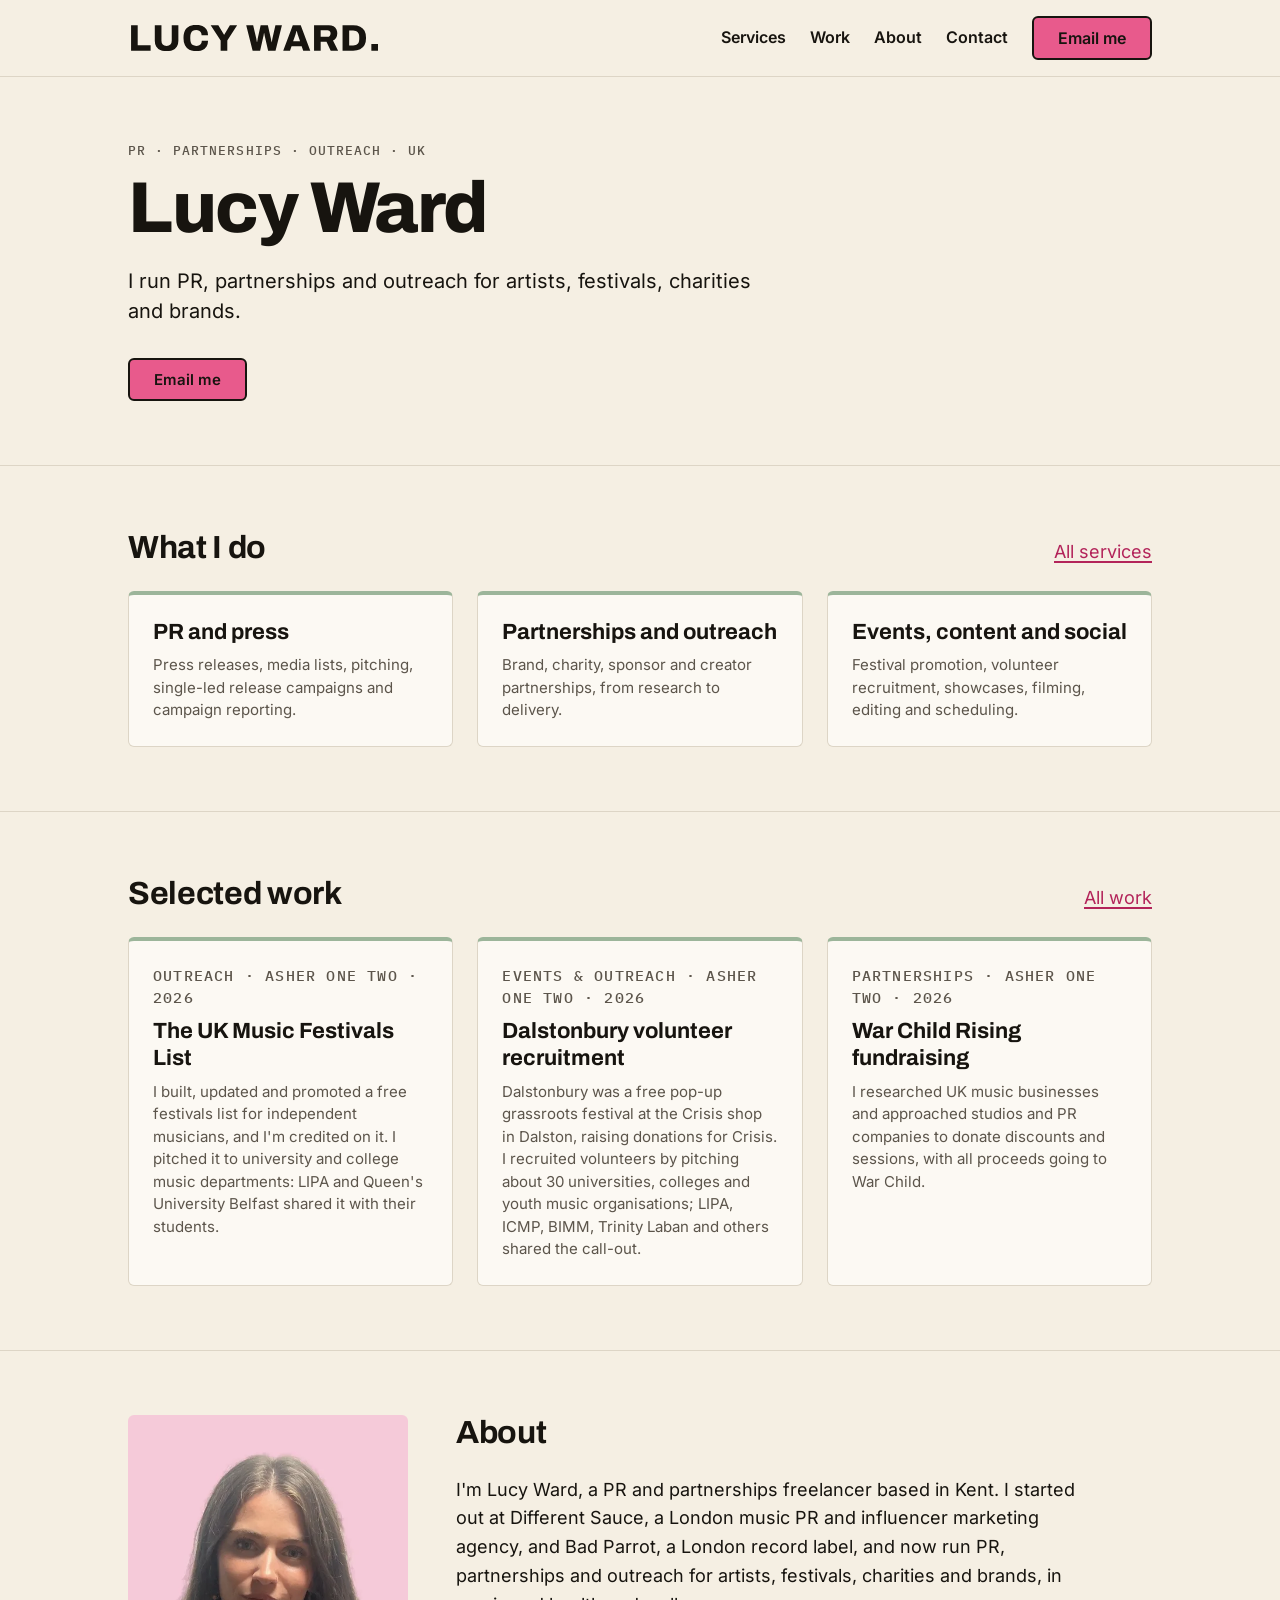
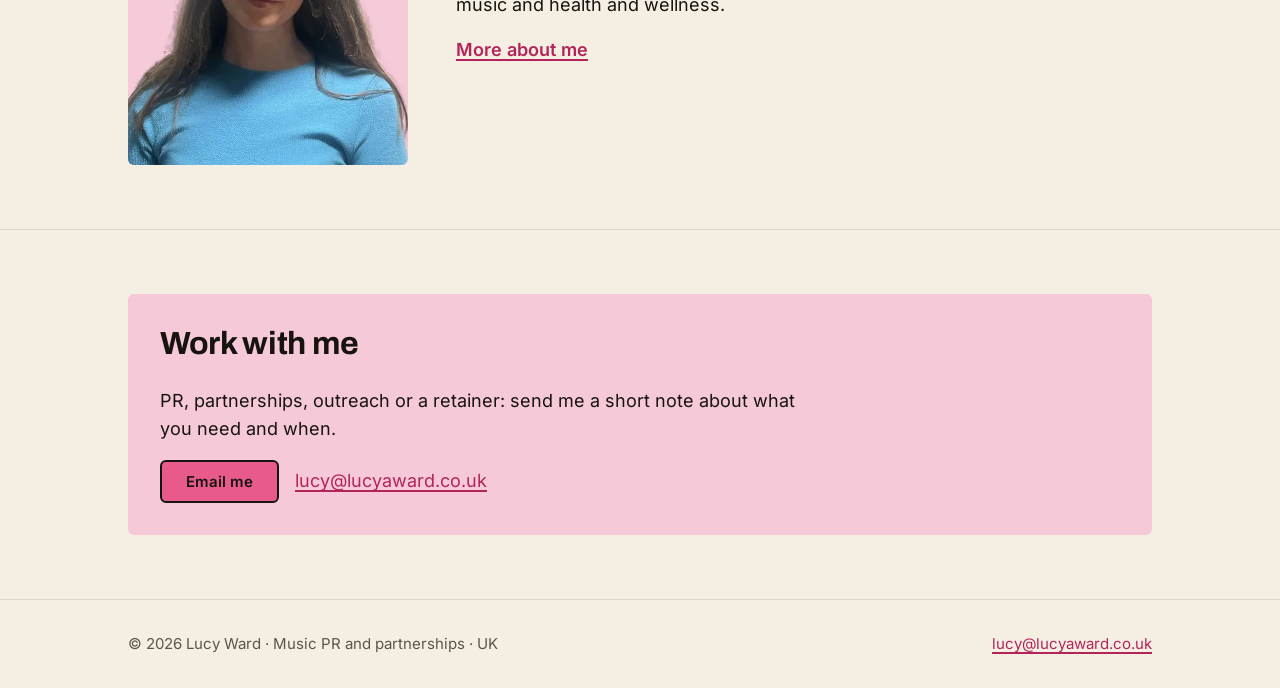
==== commit 4a86d282: "Update index.html" ====
--- a/index.html
+++ b/index.html
@@ -3,10 +3,10 @@
 <head>
 <meta charset="utf-8">
 <meta name="viewport" content="width=device-width, initial-scale=1">
-<title>Lucy Ward · Music writer, PR and partnerships</title>
-<meta name="description" content="Lucy Ward is a UK music journalist and freelance PR. She writes for DIY, EARMILK and Ones To Watch, and runs PR, partnerships and outreach for artists, festivals and brands.">
-<meta property="og:title" content="Lucy Ward · Music writer, PR and partnerships">
-<meta property="og:description" content="Lucy Ward is a UK music journalist and freelance PR. She writes for DIY, EARMILK and Ones To Watch, and runs PR, partnerships and outreach for artists, festivals and brands.">
+<title>Lucy Ward · Music PR and partnerships</title>
+<meta name="description" content="Freelance music PR, partnerships and outreach for artists, festivals, charities and brands, from Lucy Ward.">
+<meta property="og:title" content="Lucy Ward · Music PR and partnerships">
+<meta property="og:description" content="Freelance music PR, partnerships and outreach for artists, festivals, charities and brands, from Lucy Ward.">
 <link rel="icon" href="/favicon.ico" sizes="48x48">
 <link rel="icon" href="/favicon.svg" type="image/svg+xml">
 <link rel="apple-touch-icon" href="/apple-touch-icon.png">
@@ -26,9 +26,9 @@
 </div></header>
 <main id="main">
 <section class="hero"><div class="wrap">
-<p class="label">Music writer · PR · Partnerships · UK</p>
+<p class="label">PR · Partnerships · Outreach · UK</p>
 <h1 class="display">Lucy Ward</h1>
-<p class="lead">I write about new music for DIY, EARMILK, Ones To Watch and The Skinny, and I run PR, partnerships and outreach for artists, festivals, charities and brands.</p>
+<p class="lead">I run PR, partnerships and outreach for artists, festivals, charities and brands.</p>
 <div class="actions"><a class="btn btn-primary" href="mailto:lucy@lucyaward.co.uk?subject=Enquiry%20via%20lucyaward.co.uk">Email me</a></div>
 </div></section>
 <section class="block"><div class="wrap">
@@ -43,20 +43,20 @@
 <picture class="about-photo"><source srcset="img/lucy-ward.webp" type="image/webp"><img src="img/lucy-ward.jpg" width="480" height="600" alt="Lucy Ward" loading="lazy"></picture>
 <div class="about-text">
 <h2>About</h2>
-<p>I&#x27;m Lucy Ward, a music journalist, PR and marketer based in London. I write new-music reviews, live and festival reviews and features, and I&#x27;ve covered festivals including Field Day, Love Supreme, Wilderness, LIDO and All Points East with press accreditation.</p>
+<p>I&#x27;m Lucy Ward, a PR and partnerships freelancer based in Kent. I started out at Different Sauce, a London music PR and influencer marketing agency, and Bad Parrot, a London record label, and now run PR, partnerships and outreach for artists, festivals, charities and brands, in music and health and wellness.</p>
 <p><a class="more-link" href="about.html">More about me</a></p>
 </div>
 </div></section>
 <section class="block"><div class="wrap">
 <div class="panel">
 <h2>Work with me</h2>
-<p>Commissions, PR, partnerships or a retainer: send me a short note about what you need and when.</p>
+<p>PR, partnerships, outreach or a retainer: send me a short note about what you need and when.</p>
 <div class="actions"><a class="btn btn-primary" href="mailto:lucy@lucyaward.co.uk?subject=Enquiry%20via%20lucyaward.co.uk">Email me</a><a href="mailto:lucy@lucyaward.co.uk?subject=Enquiry%20via%20lucyaward.co.uk">lucy@lucyaward.co.uk</a></div>
 </div>
 </div></section>
 </main>
 <footer class="site-footer"><div class="wrap">
-<span>© 2026 Lucy Ward · Music writer, PR and partnerships · UK</span>
+<span>© 2026 Lucy Ward · Music PR and partnerships · UK</span>
 <a href="mailto:lucy@lucyaward.co.uk?subject=Enquiry%20via%20lucyaward.co.uk">lucy@lucyaward.co.uk</a>
 </div></footer>
 </body>
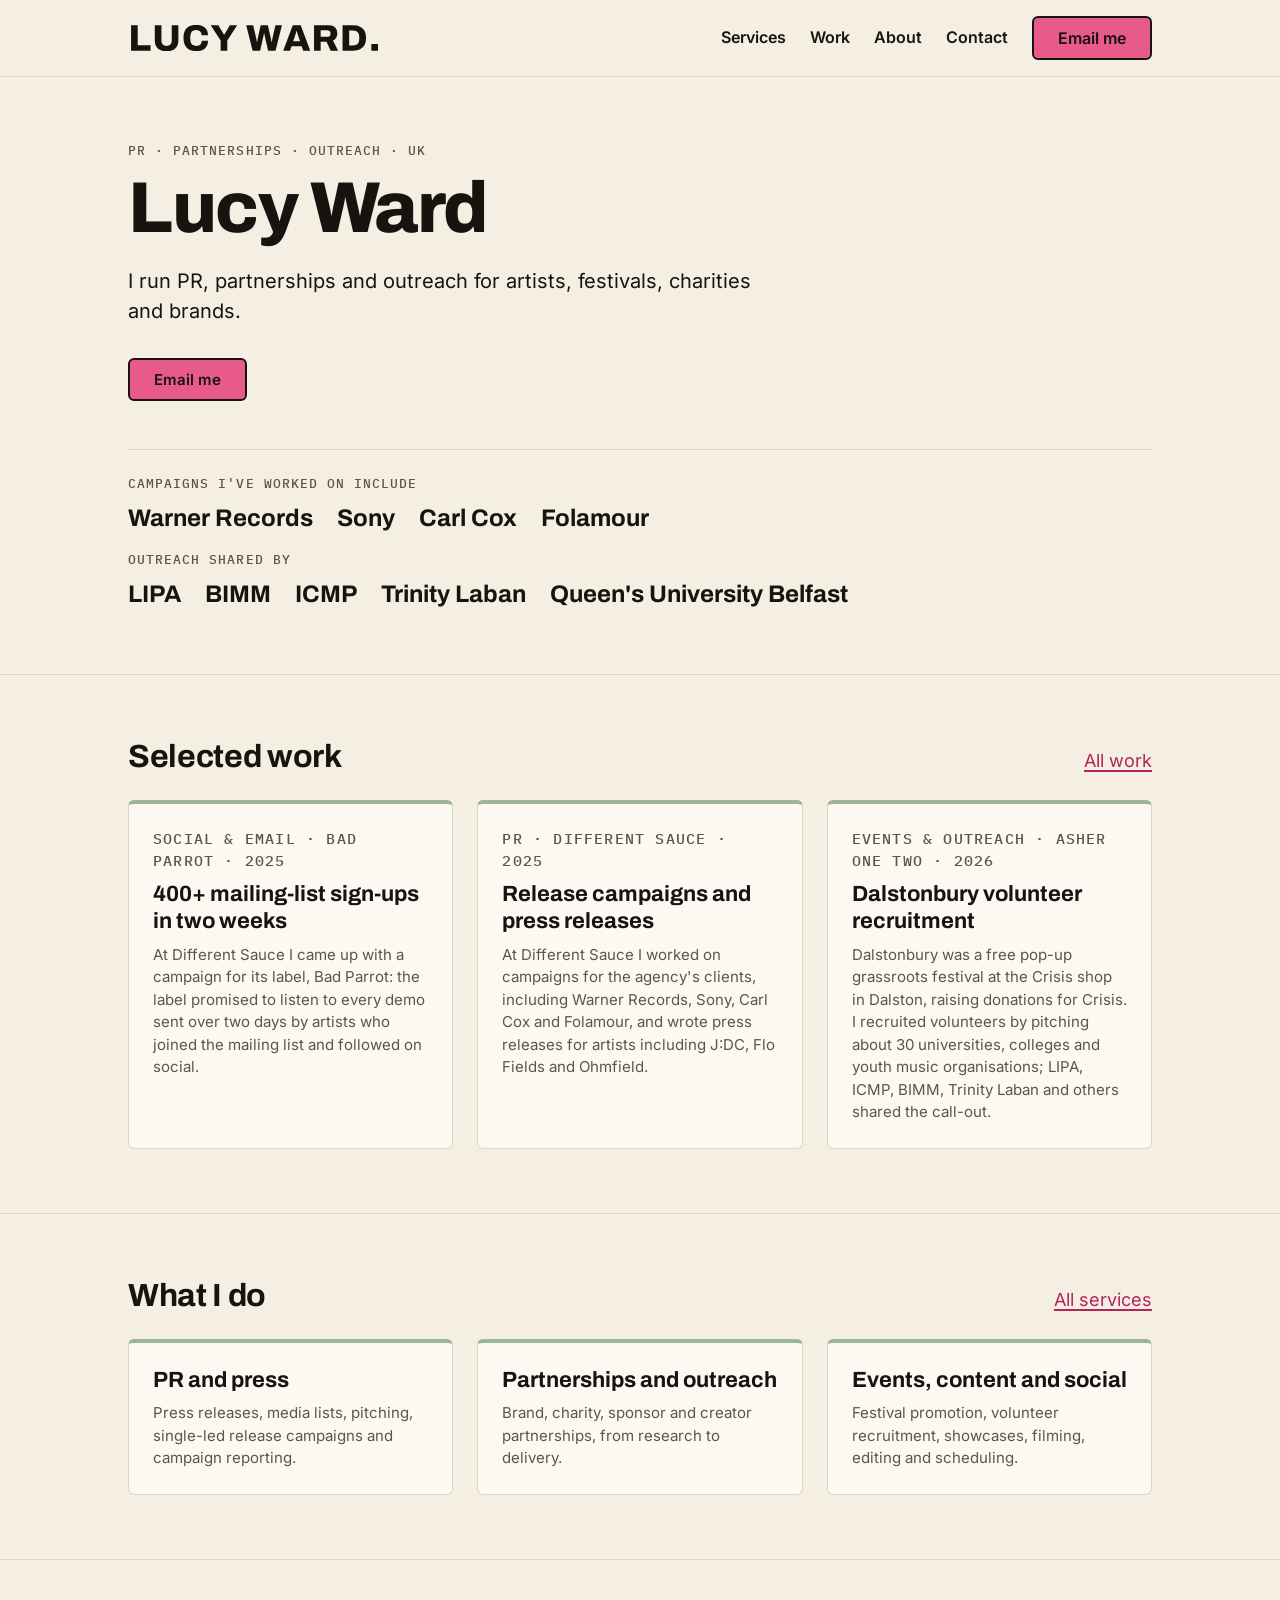
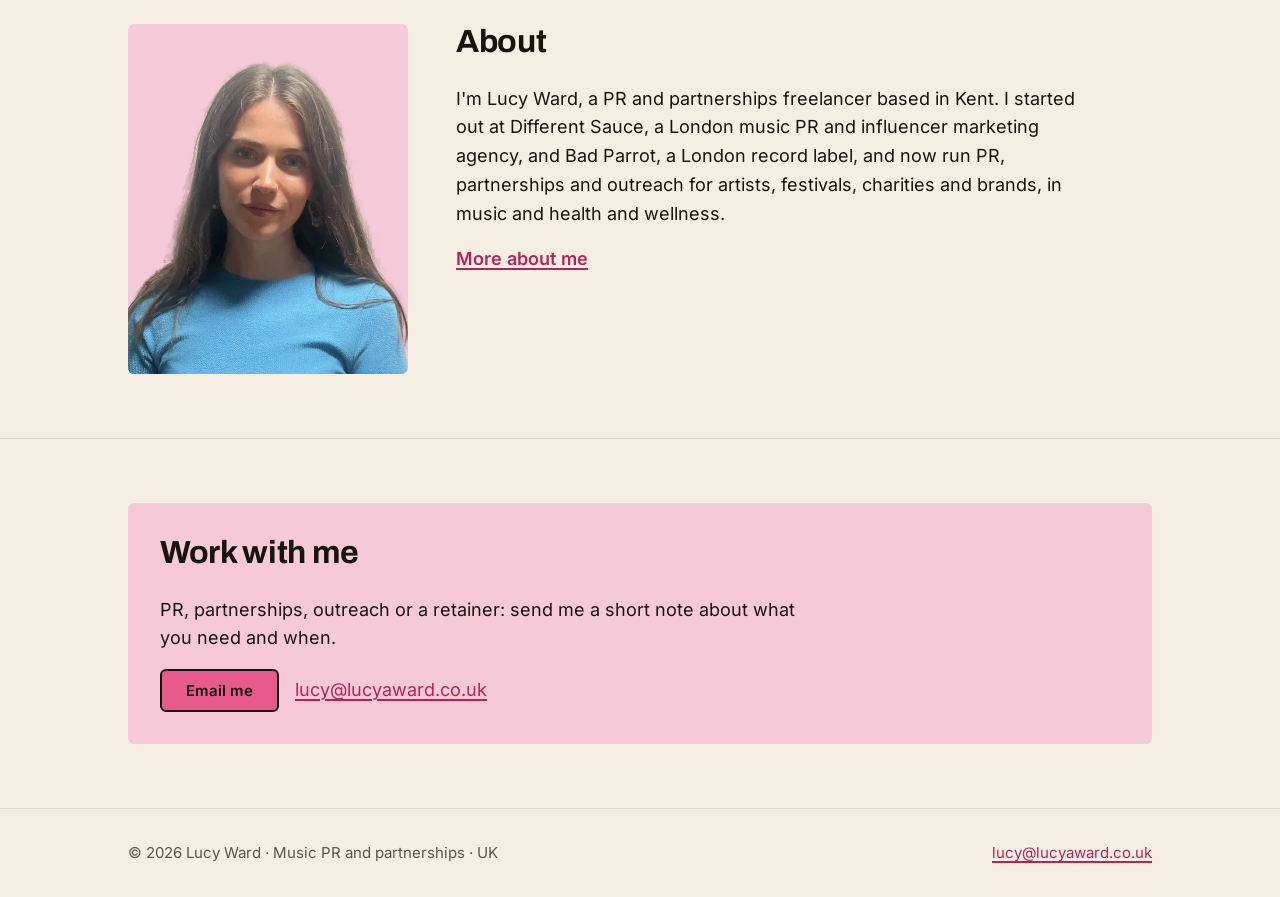
==== commit 65aedc26: "Update index.html" ====
--- a/index.html
+++ b/index.html
@@ -30,14 +30,15 @@
 <h1 class="display">Lucy Ward</h1>
 <p class="lead">I run PR, partnerships and outreach for artists, festivals, charities and brands.</p>
 <div class="actions"><a class="btn btn-primary" href="mailto:lucy@lucyaward.co.uk?subject=Enquiry%20via%20lucyaward.co.uk">Email me</a></div>
+<div class="proof"><div class="proof-row"><p class="label">Campaigns I&#x27;ve worked on include</p><ul class="proof-list"><li>Warner Records</li><li>Sony</li><li>Carl Cox</li><li>Folamour</li></ul></div><div class="proof-row"><p class="label">Outreach shared by</p><ul class="proof-list"><li>LIPA</li><li>BIMM</li><li>ICMP</li><li>Trinity Laban</li><li>Queen&#x27;s University Belfast</li></ul></div></div>
+</div></section>
+<section class="block"><div class="wrap">
+<div class="section-head"><h2>Selected work</h2><a href="work.html">All work</a></div>
+<div class="grid grid-3"><div class="card card-pr"><p class="label">Social &amp; email · Bad Parrot · 2025</p><h3>400+ mailing-list sign-ups in two weeks</h3><p>At Different Sauce I came up with a campaign for its label, Bad Parrot: the label promised to listen to every demo sent over two days by artists who joined the mailing list and followed on social.</p></div><div class="card card-pr"><p class="label">PR · Different Sauce · 2025</p><h3>Release campaigns and press releases</h3><p>At Different Sauce I worked on campaigns for the agency&#x27;s clients, including Warner Records, Sony, Carl Cox and Folamour, and wrote press releases for artists including J:DC, Flo Fields and Ohmfield.</p></div><div class="card card-pr"><p class="label">Events &amp; outreach · Asher One Two · 2026</p><h3>Dalstonbury volunteer recruitment</h3><p>Dalstonbury was a free pop-up grassroots festival at the Crisis shop in Dalston, raising donations for Crisis. I recruited volunteers by pitching about 30 universities, colleges and youth music organisations; LIPA, ICMP, BIMM, Trinity Laban and others shared the call-out.</p></div></div>
 </div></section>
 <section class="block"><div class="wrap">
 <div class="section-head"><h2>What I do</h2><a href="services.html">All services</a></div>
 <div class="grid grid-3"><div class="card card-pr"><h3>PR and press</h3><p>Press releases, media lists, pitching, single-led release campaigns and campaign reporting.</p></div><div class="card card-pr"><h3>Partnerships and outreach</h3><p>Brand, charity, sponsor and creator partnerships, from research to delivery.</p></div><div class="card card-pr"><h3>Events, content and social</h3><p>Festival promotion, volunteer recruitment, showcases, filming, editing and scheduling.</p></div></div>
-</div></section>
-<section class="block"><div class="wrap">
-<div class="section-head"><h2>Selected work</h2><a href="work.html">All work</a></div>
-<div class="grid grid-3"><div class="card card-pr"><p class="label">Outreach · Asher One Two · 2026</p><h3>The UK Music Festivals List</h3><p>I built, updated and promoted a free festivals list for independent musicians, and I&#x27;m credited on it. I pitched it to university and college music departments: LIPA and Queen&#x27;s University Belfast shared it with their students.</p></div><div class="card card-pr"><p class="label">Events &amp; outreach · Asher One Two · 2026</p><h3>Dalstonbury volunteer recruitment</h3><p>Dalstonbury was a free pop-up grassroots festival at the Crisis shop in Dalston, raising donations for Crisis. I recruited volunteers by pitching about 30 universities, colleges and youth music organisations; LIPA, ICMP, BIMM, Trinity Laban and others shared the call-out.</p></div><div class="card card-pr"><p class="label">Partnerships · Asher One Two · 2026</p><h3>War Child Rising fundraising</h3><p>I researched UK music businesses and approached studios and PR companies to donate discounts and sessions, with all proceeds going to War Child.</p></div></div>
 </div></section>
 <section class="block about"><div class="wrap about-grid about-teaser">
 <picture class="about-photo"><source srcset="img/lucy-ward.webp" type="image/webp"><img src="img/lucy-ward.jpg" width="480" height="600" alt="Lucy Ward" loading="lazy"></picture>
--- a/styles.css
+++ b/styles.css
@@ -120,3 +120,9 @@
 .contact-email { font-size: 20px; font-weight: 600; word-break: break-word; }
 .checklist { padding-left: 1.2em; margin: 0; }
 .checklist li { margin-bottom: var(--space-3); }
+
+/* Proof row */
+.proof { display: grid; gap: var(--space-4); margin-top: var(--space-7); padding-top: var(--space-5); border-top: 1px solid var(--line); }
+.proof-row { display: grid; gap: var(--space-2); }
+.proof-list { list-style: none; margin: 0; padding: 0; display: flex; flex-wrap: wrap; gap: var(--space-1) var(--space-5); font-family: var(--font-display); font-weight: 700; font-size: 20px; line-height: 1.3; color: var(--ink); }
+@media (min-width: 760px) { .proof-list { font-size: 24px; } }
